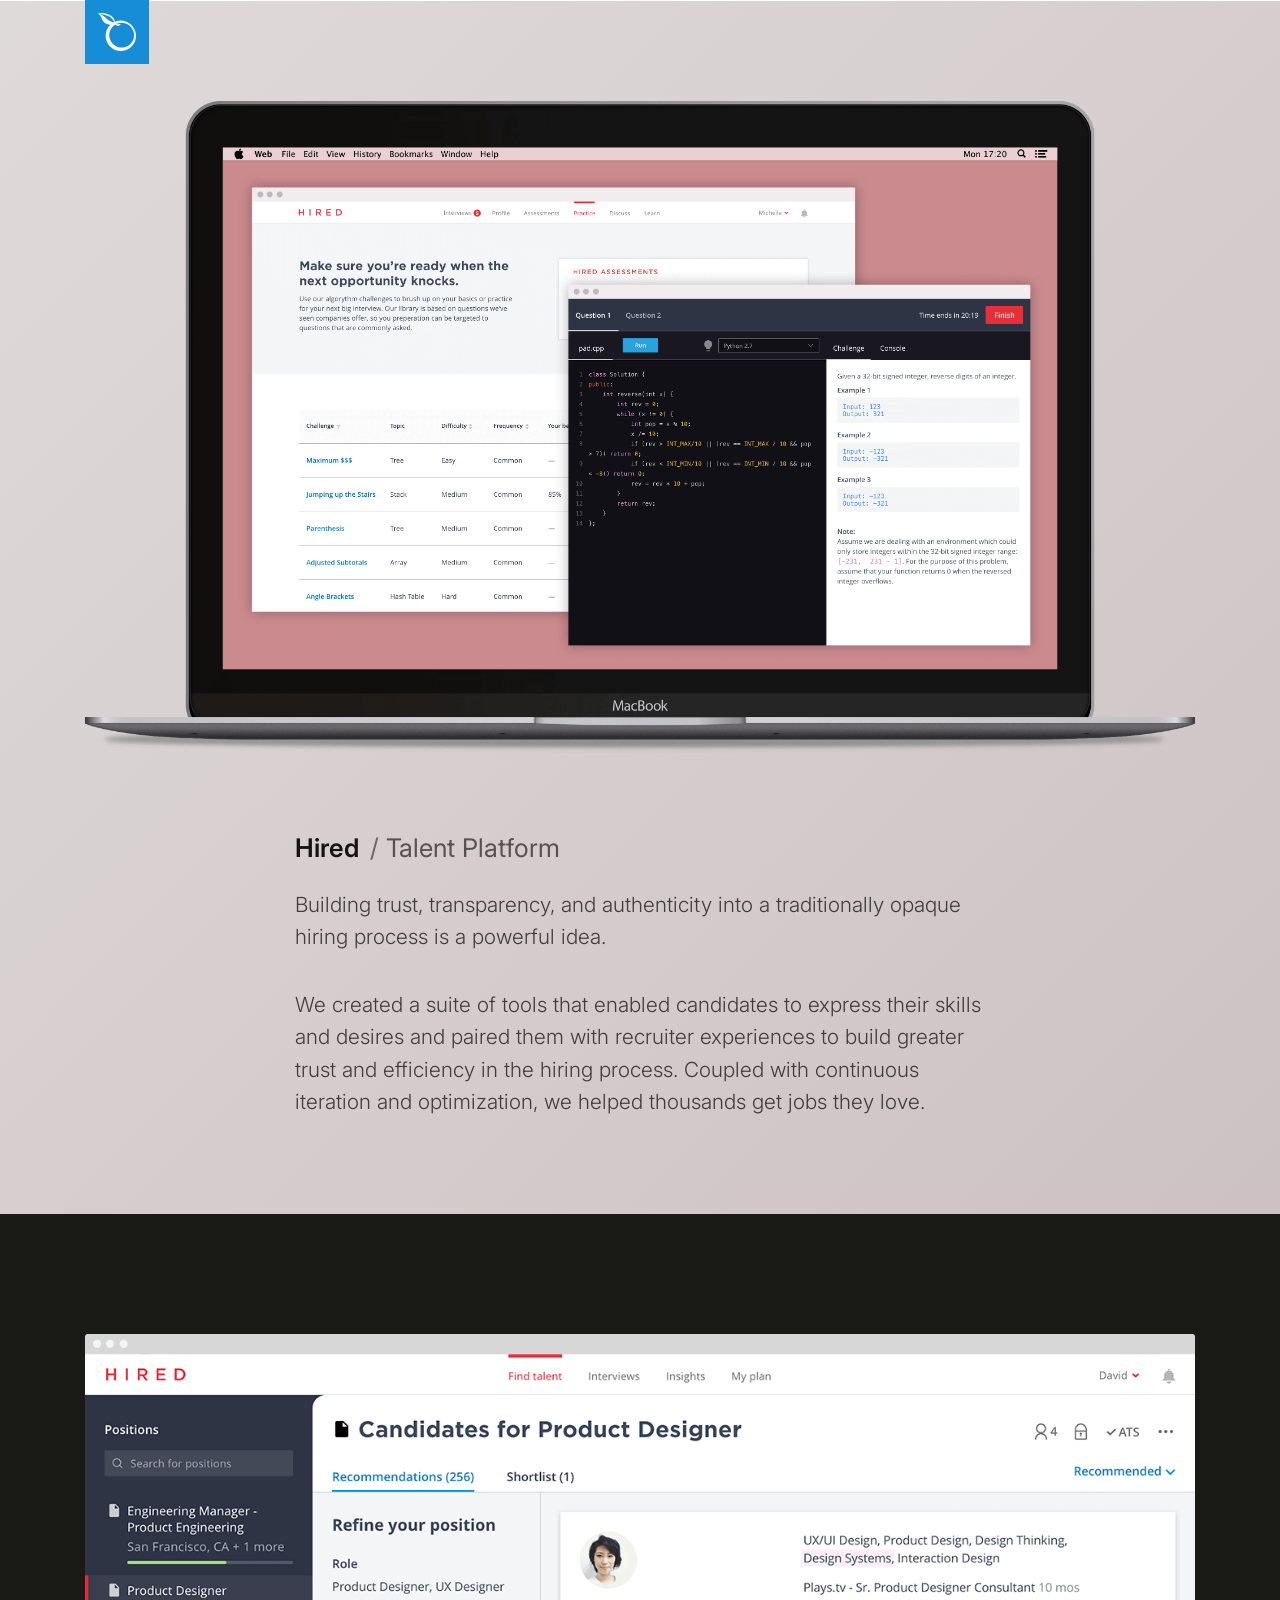
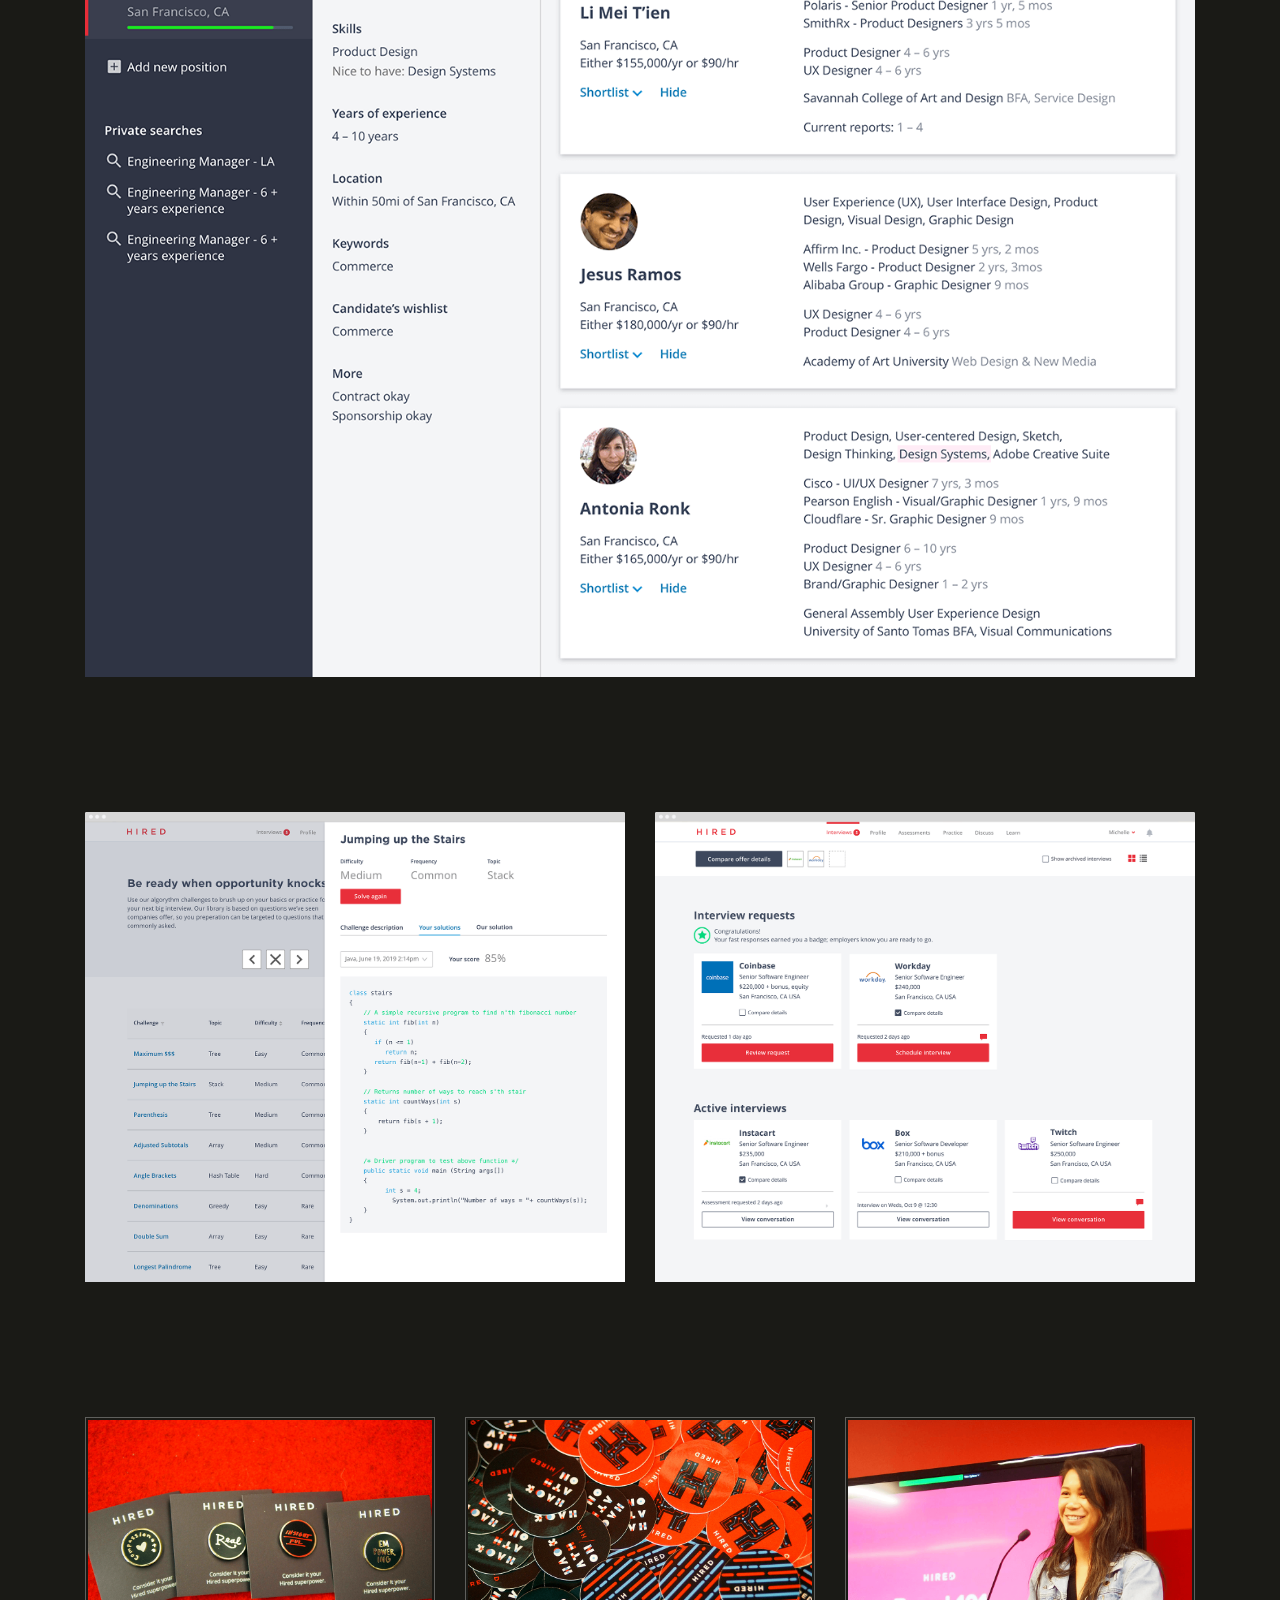
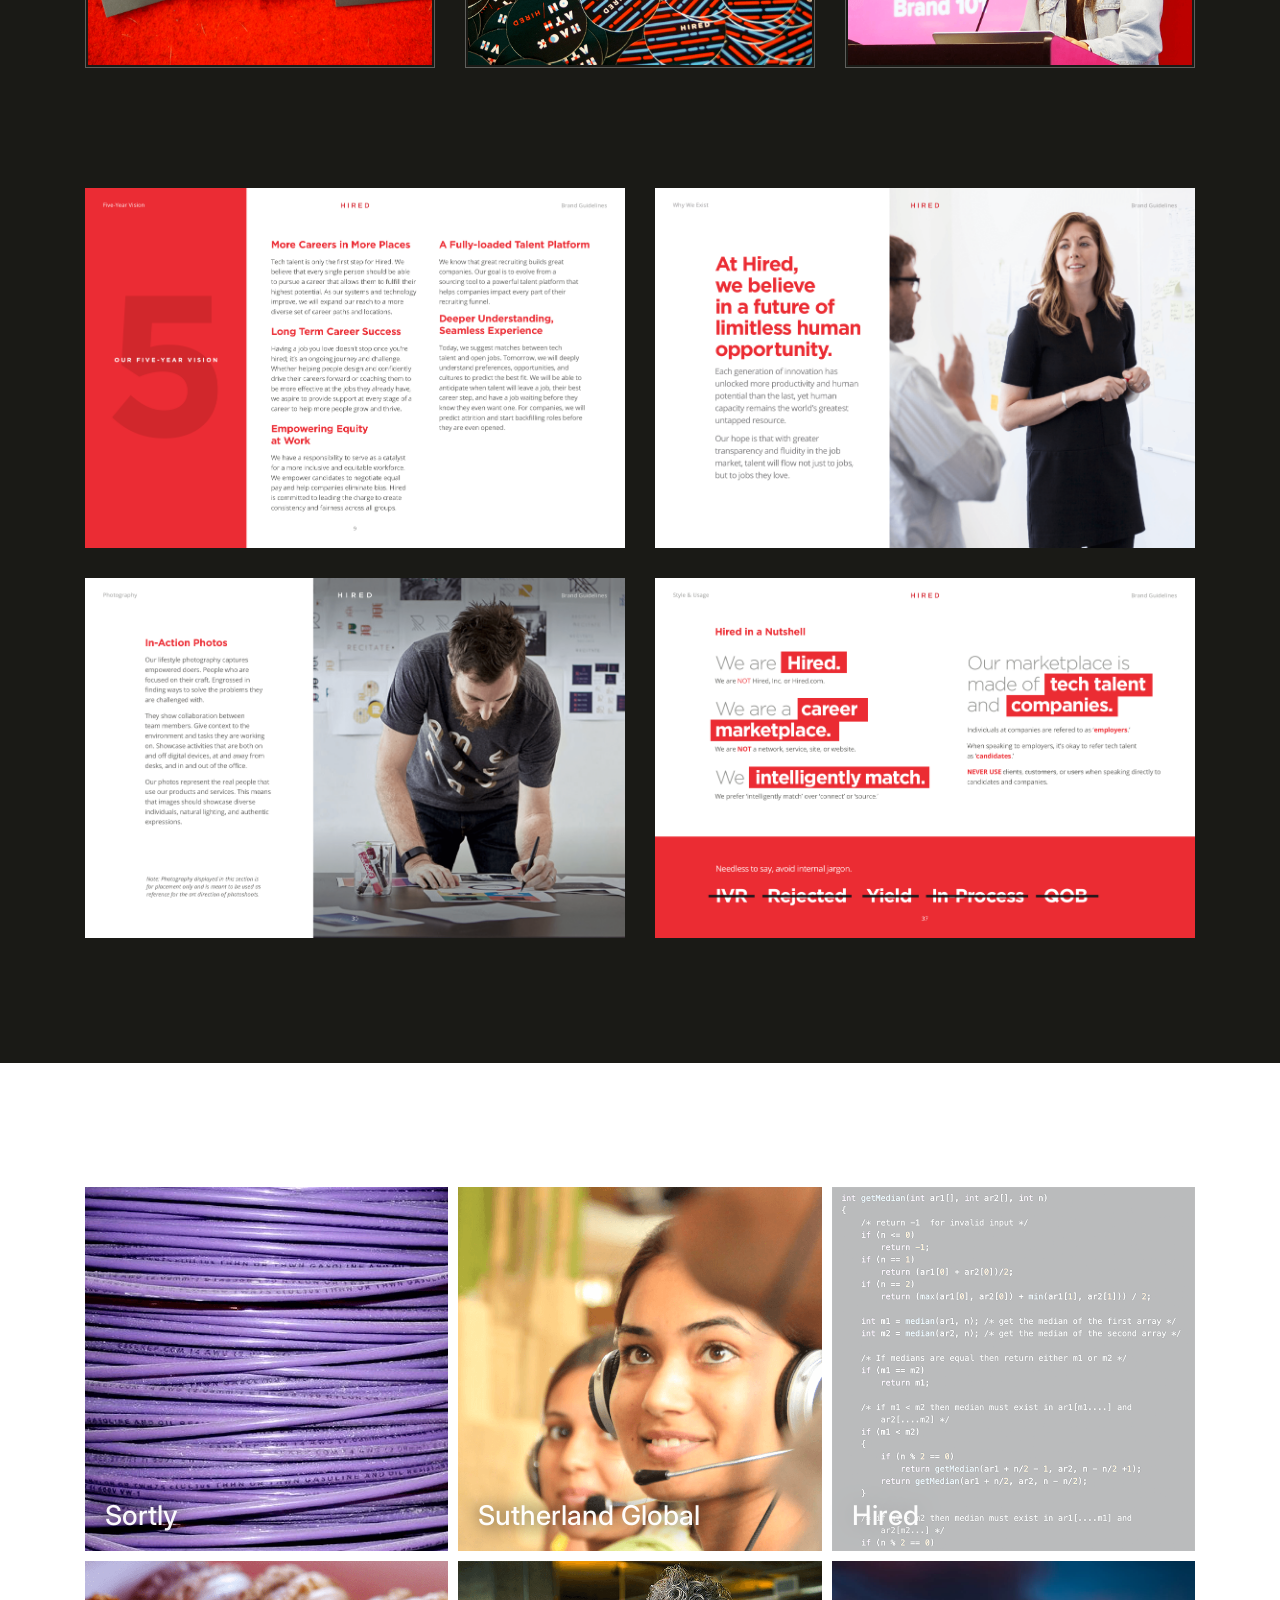
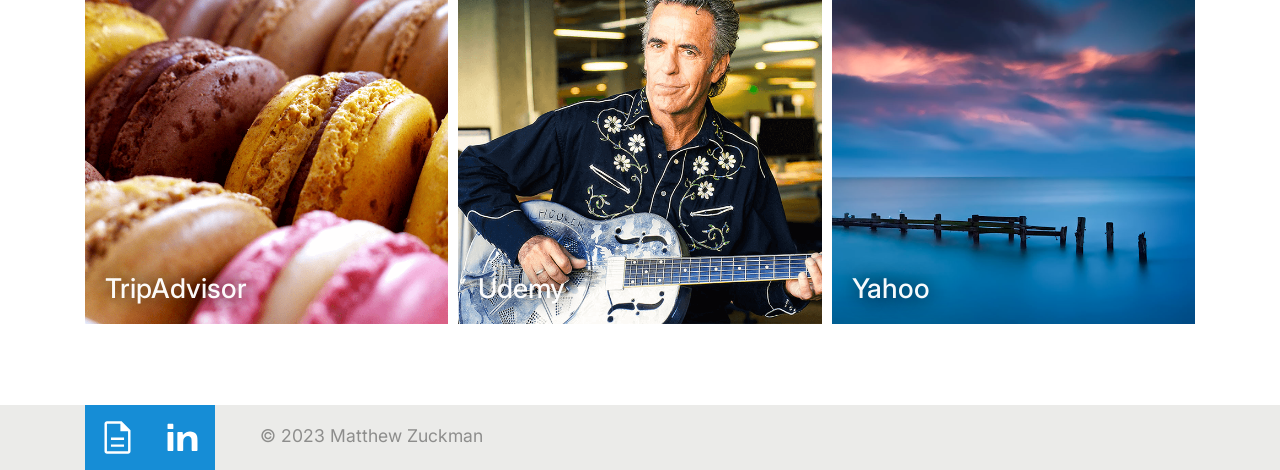
==== hired.html @ d0f937e5 "Updated the footer bar" ====
<!DOCTYPE html>
<html lang="en">
  <head>
    <meta charset="utf-8">
    <meta http-equiv="X-UA-Compatible" content="IE=edge">
    <meta name="viewport" content="width=device-width, initial-scale=1, shrink-to-fit=no">
    <title>Matthew @ blueorange</title>

    <!-- Bootstrap -->
    <link href="css/bootstrap.min.css" rel="stylesheet">
    <link href="css/base.css" rel="stylesheet">
    <link href="fonts/fonts.css" rel="stylesheet">
    <!-- HTML5 Shim and Respond.js IE8 support of HTML5 elements and media queries -->
    <!-- WARNING: Respond.js doesn't work if you view the page via file:// -->
    <!--[if lt IE 9]>
      <script src="https://oss.maxcdn.com/libs/html5shiv/3.7.0/html5shiv.js"></script>
      <script src="https://oss.maxcdn.com/libs/respond.js/1.4.2/respond.min.js"></script>
    <![endif]-->
  </head>

<body>

<div class="">
  <div class="container">
    <div class="row">
      <div class="col-xs-12 col-sm-12 col-md-12 col-lg-12">
        <span class="boxheader">
          <a href="index.html"><img alt="blue orange" src="img/mark-white.svg"></a>
        </span>
      </div>
    </div>
  </div>
</div>

<div class="container-fluid bg-hired">
	<div class="row">
		<div class="col-xs-12 col-sm-12 col-md-12 col-lg-12">

			<div class="container">
				<div class="row">
					<div class="col-xs-12">
						<img src="img/work-hired-hero.png" alt="..." class="img-fluid hero-space-small">
					</div>
				</div>
			</div>

			<div class="container">
				<div class="row">
					<div class="col-sm-1 col-md-1 col-lg-2"></div>
					<div class="col-xs-12 col-sm-10 col-md-10 col-lg-8">
						<h2 class="white-small" style="padding-bottom: 30px;">Hired <span class="divider">/</span><span class="topic"> Talent Platform</span></h2>
						<p class="white-smaller" style="padding-bottom: 10px">Building trust, transparency, and authenticity into a traditionally opaque hiring process is a powerful idea. </p>
            <p class="white-smaller">We created a suite of tools that enabled candidates to express their skills and desires and paired them with recruiter experiences to build greater trust and efficiency in the hiring process. Coupled with continuous iteration and optimization, we helped thousands get jobs they love.</p>
					</div>
					<div class="col-sm-1 col-md-1 col-lg-2"></div>
				</div>
			</div>
		</div>
	</div>
</div>

<div class="clearfix" style="margin-bottom:0px;"></div>

<div style="background-color: rgba(26,26,22,1); padding-top:10px;">
		<div style="background-color: rgba(26,26,22,1);">
			<div class="container">
				<div class="row" style="margin-top:10px; margin-bottom:35px;">
					<div class="col-xs-12 col-sm-12 col-md-12 col-lg-12"><img src="img/work-hired-a.png" alt="..." class="img-fluid hero-space-small"></div>
				</div>

				<div class="row" style="margin-top:30px; margin-bottom:35px;">
					<div class="col-xs-12 col-sm-12 col-md-6"><img src="img/work-hired-b.png" alt="..." class="img-fluid hero-space-small"></div>
					<div class="col-xs-12 col-sm-12 col-md-6"><img src="img/work-hired-c.png" alt="..." class="img-fluid hero-space-small"></div>
				</div>

				<div class="row" style="margin-top:30px; margin-bottom:35px;">
					<div class="col-xs-12 col-sm-12 col-md-4"><img src="img/work-hired-brand-e.png" alt="..." class="img-fluid hero-space-small border"></div>
					<div class="col-xs-12 col-sm-12 col-md-4"><img src="img/work-hired-brand-f.png" alt="..." class="img-fluid hero-space-small border"></div>
					<div class="col-xs-12 col-sm-12 col-md-4"><img src="img/work-hired-brand-g.png" alt="..." class="img-fluid hero-space-small border"></div>
				</div>

				<div class="row spacerb" style="margin-top:90px;">
					<div class="col-xs-12 col-sm-6 col-md-6 col-lg-6"><img src="img/work-hired-brand-d.png" alt="..." class="img-fluid ta-space-small"></div>
					<div class="col-xs-12 col-sm-6 col-md-6 col-lg-6"><img src="img/work-hired-brand-b.png" alt="..." class="img-fluid ta-space-small"></div>
					<div class="col-xs-12 col-sm-6 col-md-6 col-lg-6"><img src="img/work-hired-brand-a.png" alt="..." class="img-fluid ta-space-small"></div>
					<div class="col-xs-12 col-sm-6 col-md-6 col-lg-6"><img src="img/work-hired-brand-c.png" alt="..." class="img-fluid ta-space-small"></div>
				</div>
			</div>
		</div>
</div>

<div class="clearfix" style="margin-bottom:50px;"></div>

<div>
	<div>
		<div>
			<div id="portfoliogrid" class="container spacer">
				<div class="row">
					<div class="col-xs-12 col-sm-12 col-md-12 col-lg-12">
						<div class="row" style="margin:-5px">
							<div class="col-xs-6 col-sm-6 col-md-6 col-lg-4 nopadding"><a href="sortly.html"><figure><img src="img/tile-sortly3.png" alt="..." class="img-fluid grow"><figcaption class="caption">Sortly</figcaption></figure></a></div>
             				<div class="col-xs-6 col-sm-6 col-md-6 col-lg-4 nopadding"><a href="sgs.html"><figure><img src="img/tile-sgs.png" alt="..." class="img-fluid grow"><figcaption class="caption">Sutherland Global</figcaption></figure></a></div>
            				<div class="col-xs-6 col-sm-6 col-md-6 col-lg-4 nopadding"><a href="hired.html"><figure class="on"><img src="img/tile-code.png" alt="..." class="img-fluid grow"><figcaption class="caption">Hired</figcaption></figure></a></div>
							<div class="col-xs-6 col-sm-6 col-md-6 col-lg-4 nopadding"><a href="tripadvisor.html"><figure><img src="img/tile-tripadvisor.png" alt="..." class="img-fluid grow"><figcaption class="caption">TripAdvisor</figcaption></figure></a></div>
							<div class="col-xs-6 col-sm-6 col-md-6 col-lg-4 nopadding"><a href="udemy.html"><figure><img src="img/tile-udemy.png" alt="..." class="img-fluid grow"><figcaption class="caption">Udemy</figcaption></figure></a></div>
							<div class="col-xs-6 col-sm-6 col-md-6 col-lg-4 nopadding"><a href="yahoo-communications.html"><figure><img src="img/tile-communications.png" alt="..." class="img-fluid grow"><figcaption class="caption">Yahoo</figcaption></figure></a></div>
						</div>
					</div>
				</div>
			</div>
		</div>
	</div>
</div>

<div class="clearfix" style="padding-bottom:10px;"></div>

<footer class="footer">
	<div class="container">
		<div class="row">
			<div class="col-xs-12 col-sm-12 col-md-10 col-lg-8">
				<ul class="list-inline">
					<li class="list-inline-item"><span class="footerblock"><a href="mzuckman-resume.pdf" target="_blank" rel="noopener noreferrer"><img alt="blue orange" src="img/mark-resume.svg"></a></span></li>
					<li class="list-inline-item"><span class="footerblock"><a href="https://www.linkedin.com/in/mzuckman" target="_blank" rel="noopener noreferrer"><img alt="blue orange" src="img/mark-li.svg"></a></span></li>
					<li class="list-inline-item" style="width: auto; margin-left: 35px;">&copy; 2023   Matthew Zuckman</li>
        </ul>
			</div>
		</div>
	</div>
</footer>

    <script>
  (function(i,s,o,g,r,a,m){i['GoogleAnalyticsObject']=r;i[r]=i[r]||function(){
  (i[r].q=i[r].q||[]).push(arguments)},i[r].l=1*new Date();a=s.createElement(o),
  m=s.getElementsByTagName(o)[0];a.async=1;a.src=g;m.parentNode.insertBefore(a,m)
  })(window,document,'script','//www.google-analytics.com/analytics.js','ga');

  ga('create', 'UA-5024058-5', 'blueorange.com');
  ga('send', 'pageview');
	</script>

  <!-- Google tag (gtag.js) -->
<script async src="https://www.googletagmanager.com/gtag/js?id=G-4ZLMVN0MZH"></script>
<script>
  window.dataLayer = window.dataLayer || [];
  function gtag(){dataLayer.push(arguments);}
  gtag('js', new Date());
  gtag('config', 'G-4ZLMVN0MZH');
</script>

    <!-- jQuery (necessary for Bootstrap's JavaScript plugins) -->
    <script src="https://ajax.googleapis.com/ajax/libs/jquery/1.11.0/jquery.min.js"></script>
    <!-- Include all compiled plugins (below), or include individual files as needed -->
    <script src="js/bootstrap.min.js"></script>
</body>
</html>
---- css/base.css ----
/* @import url(https://fonts.googleapis.com/css?family=Nixie+One); */
/* @import url(https://fonts.googleapis.com/css?family=Libre+Baskerville); */
/* @import url('https://fonts.googleapis.com/css?family=Montserrat:400,500,600&display=swap'); */
/* @import url('https://fonts.googleapis.com/css2?family=Nunito+Sans:wght@300;400;600;700;800&display=swap'); */
@import url('https://fonts.googleapis.com/css2?family=Inter:wght@200;300;400;500;600;700;800;900&display=swap');
@import url('https://fonts.googleapis.com/css2?family=Lora:wght@400;500;600&display=swap');
/* @import url('https://fonts.googleapis.com/css2?family=IBM+Plex+Sans:wght@100;200;300;400;500;600;700&display=swap'); */
/* @import url('https://fonts.googleapis.com/css2?family=Gothic+A1:wght@200;300;400;500;600;700;800;900&display=swap'); */
/* @import url('https://fonts.googleapis.com/css?family=Lato:300,400,700,900&display=swap'); */




body {
	background-color: rgba(255,255,255,1);
	font-family: 'Inter', sans-serif;
	}

html, body {height:100%; }

a:hover {
	text-decoration: none;
	}

a:link, a:visited {
	text-decoration: none;
	color: rgba(0, 0, 0, 0.6);
	}

/* This sets the diagonal line for the background */
.hero {
	background: rgba(246,246,244,1);
	background: linear-gradient(135deg, rgba(246,246,244,1) 0%, rgba(200,200,196,1) 100%);
	margin-top: 0px;
	}

	@media (min-width: 48em) {
	.hero {
	background: rgba(246,246,244,1);
	background: linear-gradient(135deg, rgba(246,246,244,1) 0%, rgba(200,200,196,1) 100%);
	margin-top: 0px;}
	}

.hero-small {
	margin-top:0px;
	background-repeat: no-repeat;
	min-height: 350px;
	height: 100%;}

	@media (min-width: 48em) {
	.hero-small {
	margin-top:0px;
	background-repeat: no-repeat;
	min-height: 450px;
	height: 100%;}
	}

.hero-xsmall{
	background: #00aeef url(../angle-big.svg);
	background-position: bottom left;
	background-size: 8000px;
	margin-top:0px;
	background-repeat: no-repeat;
	min-height: 300px;
	height: 20%;}

	@media (min-width: 48em) {
	.hero-xsmall {
	background: #00aeef url(../angle-big.svg);
	background-position: bottom left;
	background-size: 8000px;
	margin-top:0px;
	background-repeat: no-repeat;
	min-height: 350px;
	height: 30%;}
	}

	@media (min-width: 68em) {
	.hero-xsmall {
	background: #00aeef url(../angle-big.svg);
	background-position: bottom left;
	background-size: 8000px;
	margin-top:0px;
	background-repeat: no-repeat;
	min-height: 450px;
	height: 40%;}
	}


.hero-space {
	padding-top:20%;}

	@media (min-width: 34em) {
	.hero-space {
	padding-top:20%;}
	}

.hero-space-small {
	margin-top:50px;}

	@media (min-width: 34em) {
	.hero-space-small {
	margin-top:100px;}
	}

.ta-space-small {
		margin-top:20px;}

		@media (min-width: 34em) {
		.ta-space-small {
		margin-top:30px;}
		}

.index-fix {
	margin-bottom: 0px;
 }

 @media (min-width: 34em) {
 .index-fix {
 margin-top: -20px;}
 }

/* Background tints*/

.bg-grey {
	background: rgba(246,246,244,1);
	background: linear-gradient(135deg, rgba(246,246,244,1) 0%, rgba(200,200,196,1) 100%);
	}

.bg-tripadvisor {
	background: rgba(228,214,202,1);
	background: linear-gradient(135deg, rgba(228,214,202,1) 0%, rgba(228,205,180,1) 100%);
	background: rgba(220,214,202,1);
	background: linear-gradient(135deg, rgba(220,214,202,1) 0%, rgba(220,205,190,1) 100%);
	}

.bg-udemy {
	background: rgba(225,228,226,1);
	background: linear-gradient(135deg, rgba(225,228,226,1) 0%, rgba(205,210,207,1) 100%);
	}

.bg-communications {
	background: rgba(221,218,222,1);
	background: linear-gradient(135deg, rgba(221,218,222,1) 0%, rgba(200,198,208,1) 100%);
	}

.bg-autos {
	background: rgba(244,244,246,1);
	background: linear-gradient(135deg, rgba(244,244,246,1) 0%, rgba(200,200,204,1) 100%);
	}

.bg-marketing {
	background: rgb(208,212,217);
	background: linear-gradient(135deg, rgba(230,232,235,1) 0%, rgba(215,226,236,1) 100%);
	}

.bg-hired {
	background: rgba(223, 218, 218,);
	background: linear-gradient(135deg, rgba(223, 218, 218,1) 0%, rgba(205,194,195,1) 100%);
	}

.bg-sortly {
	background: rgba(233, 218, 218,);
	background: linear-gradient(135deg, rgba(233, 218, 218,1) 0%, rgba(215,194,195,1) 100%);
	}
	
.bg-sgs {
	background: rgba(211,223,236,);
	background: linear-gradient(135deg, rgba(211,222,233,1) 0%, rgba(203,214,224,1) 100%);
	}


/* */

h1 {
	margin-left: -5px;
	font-family: 'Lora', serif;
	font-weight: 400;
	font-style: normal;
	font-size: 5em;
	letter-spacing: -2px;
	color: rgba(0, 0, 0, 0.8);}

	@media (max-width: 34em) {
	h1 {
	font-size: 4em;}
	}

h2 {
	font-weight: 600;
	font-style: normal;
	font-size: 1.6em;
	line-height: 1.6em;
	color: rgba(0, 0, 0, 0.9);}

	@media (max-width: 34em) {
	h2 {
	font-size: 1.1em;
	line-height: 1.3em;
	}
	}

p {
	font-family: 'Inter', serif;
	font-weight: 300;
	font-size: 1.3em;
	line-height: 1.55em;
	color: rgba(0, 0, 0, 0.7);}

	@media (max-width: 34em) {
	p {
	font-size: 1.1em;}
	}

.topic {
	font-family: 'Inter', serif;
	font-weight: 400;
	line-height: 1.55em;
	color: rgba(0, 0, 0, 0.6);}

.divider {
	font-family: 'Inter', serif;
	font-weight: 400;
	padding-left: 5px;
	color: rgba(0, 0, 0, 0.5);}

.border {
	border: 1px solid rgba(255,255,255,.3);
	padding:2px;
	}

.spacer {
	margin-top:140px;
	}

	@media (max-width: 34em) {
	.spacer {
	margin-top:90px;}
	}


.spacerb {
	margin-bottom:125px;
	}

	@media (max-width: 34em) {
	.spacerb {
	margin-bottom:80px;}
	}

.icon-font {
	font-size: .8em;
	}

.white {
	/* background-color: #fff; */
	padding: 20px;
	padding-top: 15px;
	margin-top: 40px;
	}

.white-small {
	/* background-color: #fff; */
	padding: 20px;
	padding-top: 15px;
	margin-top: 60px;
	margin-bottom: -30px;
	}

	@media (max-width: 34em) {
	.white-small {
	margin-top: 40px;}
	}


.white-smaller {
	/* background-color: #fff; */
	padding: 20px;
	padding-top: 10px;
	margin-top: 10px;
	padding-bottom: 80px;
	}


.spacer50 {
	margin-top: 50px;
	}

/* Begin the styles for the portfolio links */
.nopadding {
	margin: 0px;
	padding: 5px;
	margin-top: -16px;
	text-shadow: 0px 0px 25px rgba(100, 100, 100, 1);
	}

.caption {
	pointer-events: none;
	position:absolute;
	bottom: 35px;
	left: 0px;
	padding: 16px 10px 6px 20px;
	/* background-color: #001117; */
	width: 100%;
	margin-right: 120px;
	border-right: 5px solid #fff;
	border-left: 5px solid #fff;
	font-family: 'Inter', serif;
	font-weight: 500;
	font-size: 1.3em;
	line-height:1.1em;
	color: rgba(255, 255, 255, 1);
	opacity: .97;
	text-shadow: 0px 0px 20px #000;
	}

	@media (min-width: 34em) {
	.caption {
	font-size: 1.7em;}
	}

@media (max-width: 24em) {
	figcaption {
	display: none;}
	}

figure {
	overflow:hidden;
	}

.on{
	opacity:.35;
	}

.grow {
	-ms-transition: all .2s ease-in-out;
	-webkit-transition: all .2s ease-in-out;
	transition: all .2s ease-in-out;
	}

.grow:hover {
	-ms-transform: scale(1.1);
	-webkit-transform: scale(1.1);
	transform: scale(1.1);
	}

/* End the styles for the portfolio links */

.header {
	background-color: #fff;
	height: 40px;
	}

.boxheader {
	z-index: 20;
	-webkit-transition: background-color .3s;
	-moz-transition:    background-color .3s;
	-ms-transition:     background-color .3s;
	-o-transition:      background-color .3s;
	transition:         background-color .3s;
	background-color: #168dd6;
	width: 6%;
	max-width: 64px;
	min-width: 44px;
	position: fixed;
	display: block;
	}

	@media (max-width: 34em) {
	.boxheader {
	left: 15px;
	}
	}

.boxheader:hover {
		background-color: #1378b6;
		}

.boxheader img{
	width: 60%;
	margin: 20%;
	}

.staple {
	height: 1px;
	width: 50px;
	background-color: rgba(0, 0, 0, 0.2);
	margin-bottom: 30px;
	}

footer {
	margin-top:50px;
	margin-bottom: -20px;
	height: 65px;
 	width: 100%;
 	background-color: rgba(235,235,233,1);
	}

footer ul {
  font-size: 1.1em;
	line-height: 2em;
	color: rgba(0, 0, 0, 0.4);
	}

footer li {
	width: 65px;
	padding: 0xp;
	margin-top: -10px;
}

.footerblock {
	-webkit-transition: background-color .3s;
	-moz-transition:    background-color .3s;
	-ms-transition:     background-color .3s;
	-o-transition:      background-color .3s;
	transition:         background-color .3s;
	background-color: #168dd6;
	display:block;
	width: 65px;
	height: 65px;
}

.footerblock:hover {
	background-color: #1378b6;
	}

.footerblock img{
width: 60%;
margin: 20%;
}

a:link, a:visited {
	text-decoration: none;
	-webkit-transition: color .3s;
	-moz-transition:    color .3s;
	-ms-transition:     color .3s;
	-o-transition:      color .3s;
	transition:         color .3s;
	color: rgba(0, 0, 0, 0.6);
	}

	a:hover {
		text-decoration: none;
		color: rgba(0, 0, 0, 0.9);
	}

footer .list-inline {
	margin-bottom: -20px;
	}

footer .list-inline-item {
	padding-right: 0px;
	padding-top: 10px;
	}

footer .list-inline-item:not(:first-of-type) {
	padding-left: 0px;
	margin-left: -10px;
	}
---- fonts/fonts.css ----
/* Generated by Font Squirrel (http://www.fontsquirrel.com) on April 12, 2014 */



/*
@font-face {
    font-family: 'texgyreadventorregular';
    src: url('texgyreadventor-regular-webfont.eot');
    src: url('texgyreadventor-regular-webfont.eot?#iefix') format('embedded-opentype'),
         url('texgyreadventor-regular-webfont.woff') format('woff'),
         url('texgyreadventor-regular-webfont.ttf') format('truetype'),
         url('texgyreadventor-regular-webfont.svg#texgyreadventorregular') format('svg');
    font-weight: normal;
    font-style: normal;

}



@font-face {
    font-family: 'texgyreadventorbold';
    src: url('texgyreadventor-bold-webfont.eot');
    src: url('texgyreadventor-bold-webfont.eot?#iefix') format('embedded-opentype'),
         url('texgyreadventor-bold-webfont.woff') format('woff'),
         url('texgyreadventor-bold-webfont.ttf') format('truetype'),
         url('texgyreadventor-bold-webfont.svg#texgyreadventorbold') format('svg');
    font-weight: normal;
    font-style: normal;

}



@font-face {
    font-family: 'texgyreadventoritalic';
    src: url('texgyreadventor-italic-webfont.eot');
    src: url('texgyreadventor-italic-webfont.eot?#iefix') format('embedded-opentype'),
         url('texgyreadventor-italic-webfont.woff') format('woff'),
         url('texgyreadventor-italic-webfont.ttf') format('truetype'),
         url('texgyreadventor-italic-webfont.svg#texgyreadventoritalic') format('svg');
    font-weight: normal;
    font-style: normal;

}
 */

@font-face {
	font-family: 'icomoon';
	src:url('icomoon.eot?-ho1kfn');
	src:url('icomoon.eot?#iefix-ho1kfn') format('embedded-opentype'),
		url('icomoon.woff?-ho1kfn') format('woff'),
		url('icomoon.ttf?-ho1kfn') format('truetype'),
		url('icomoon.svg?-ho1kfn#icomoon') format('svg');
	font-weight: normal;
	font-style: normal;
}

[class^="icon-"], [class*=" icon-"] {
	font-family: 'icomoon';
	speak: none;
	font-style: normal;
	font-weight: normal;
	font-variant: normal;
	text-transform: none;
	line-height: 1;

	/* Better Font Rendering =========== */
	-webkit-font-smoothing: antialiased;
	-moz-osx-font-smoothing: grayscale;
}
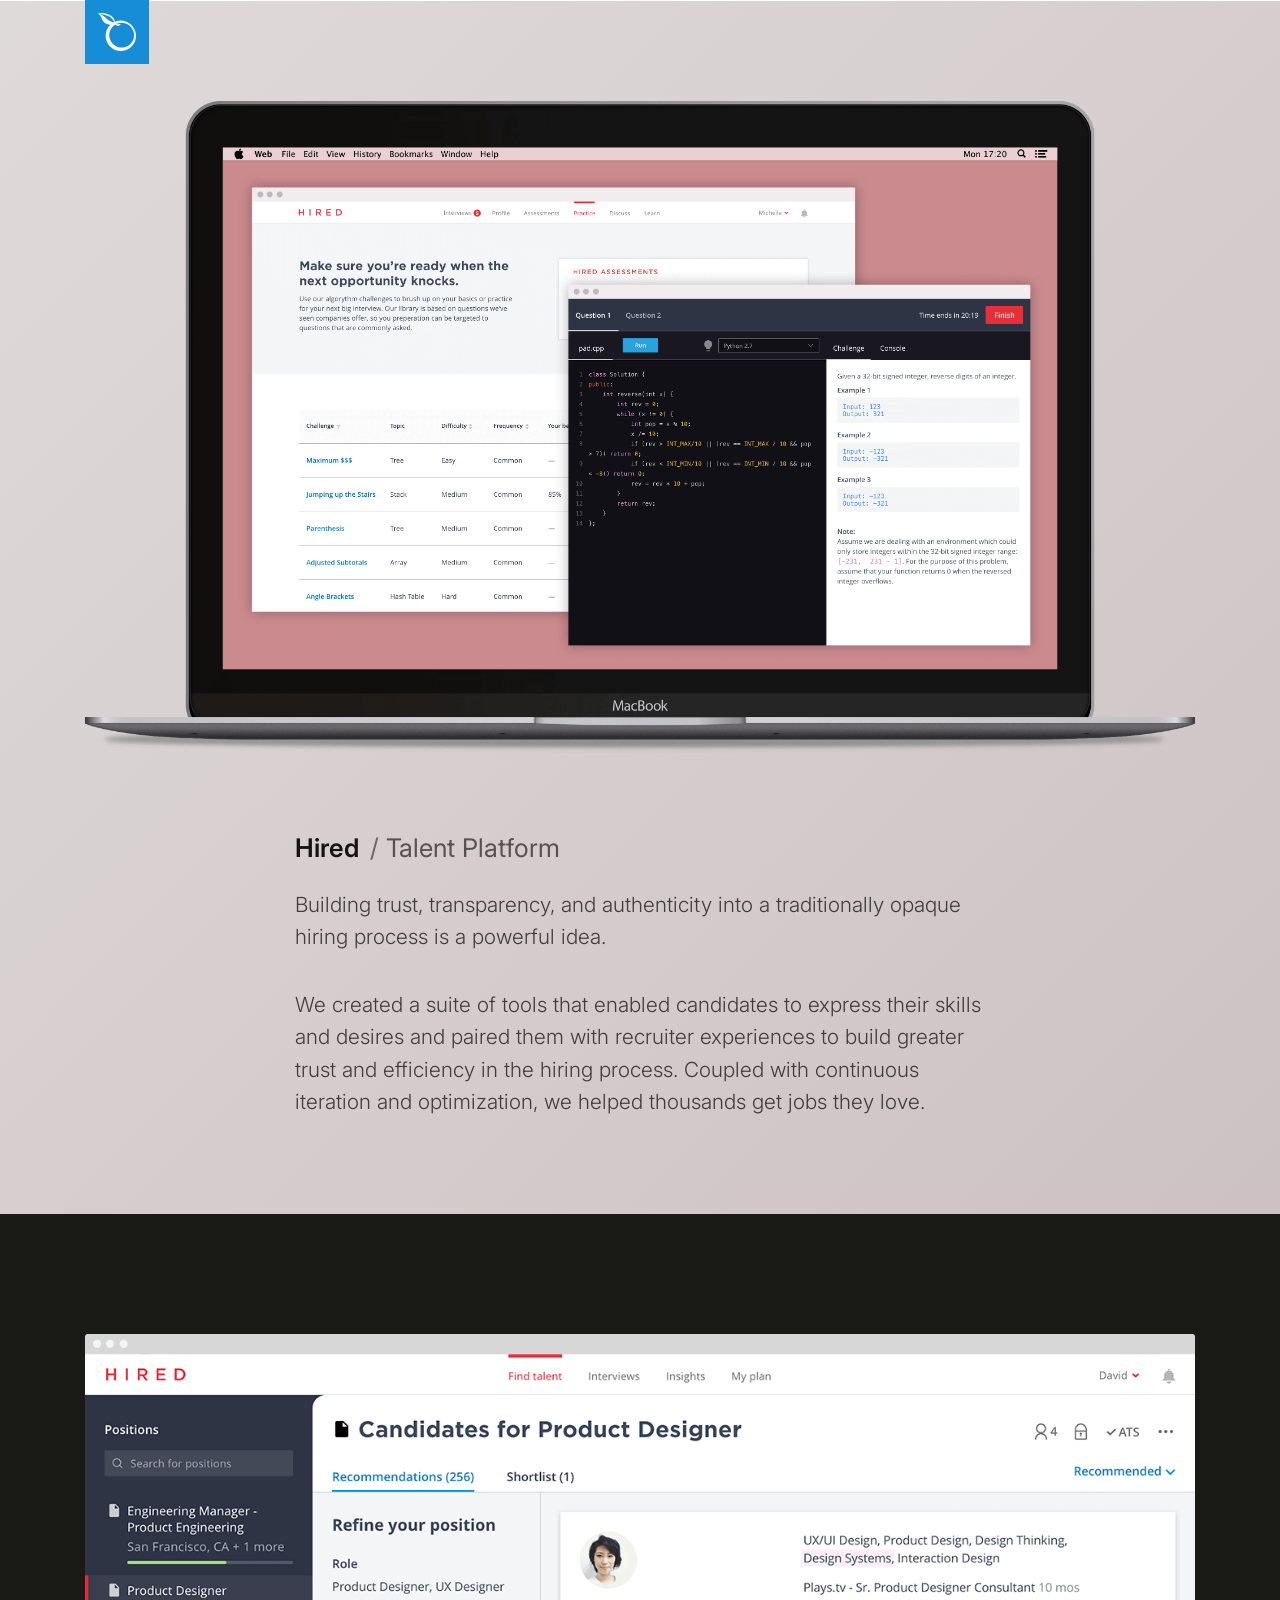
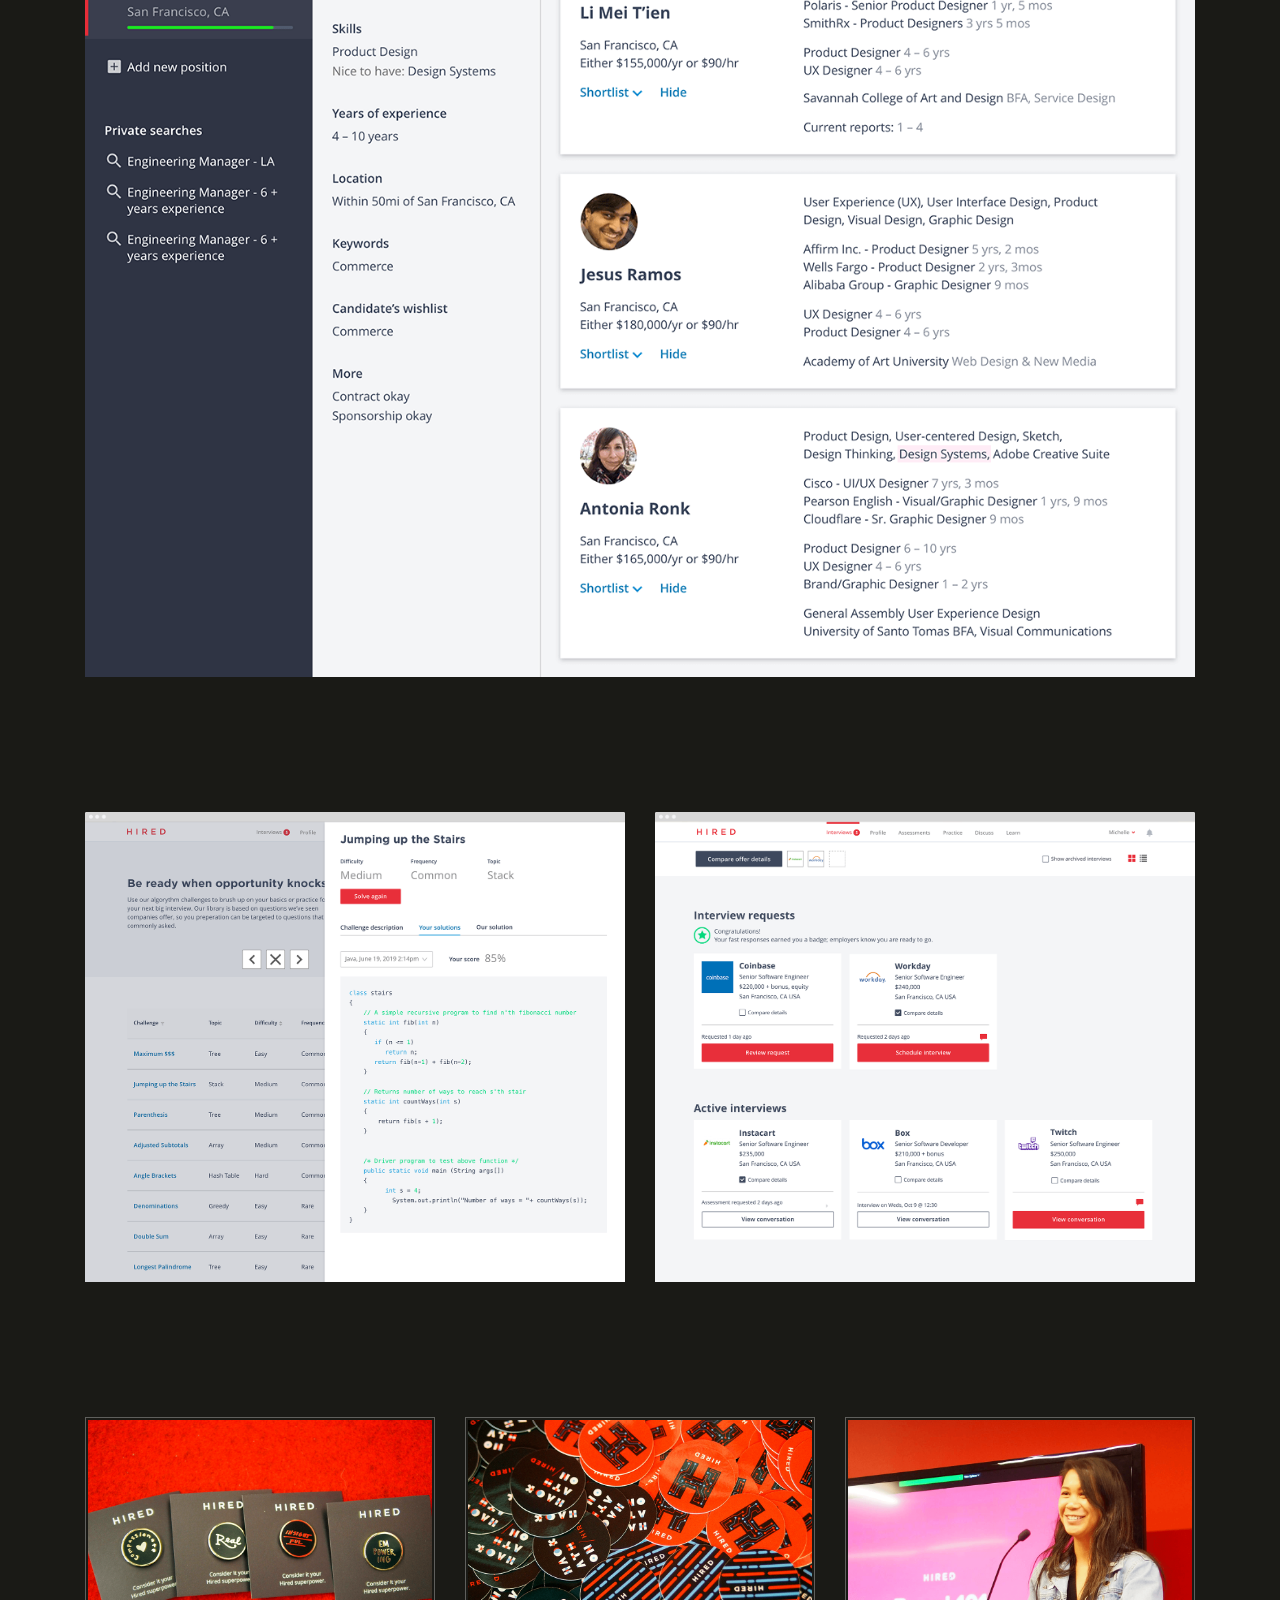
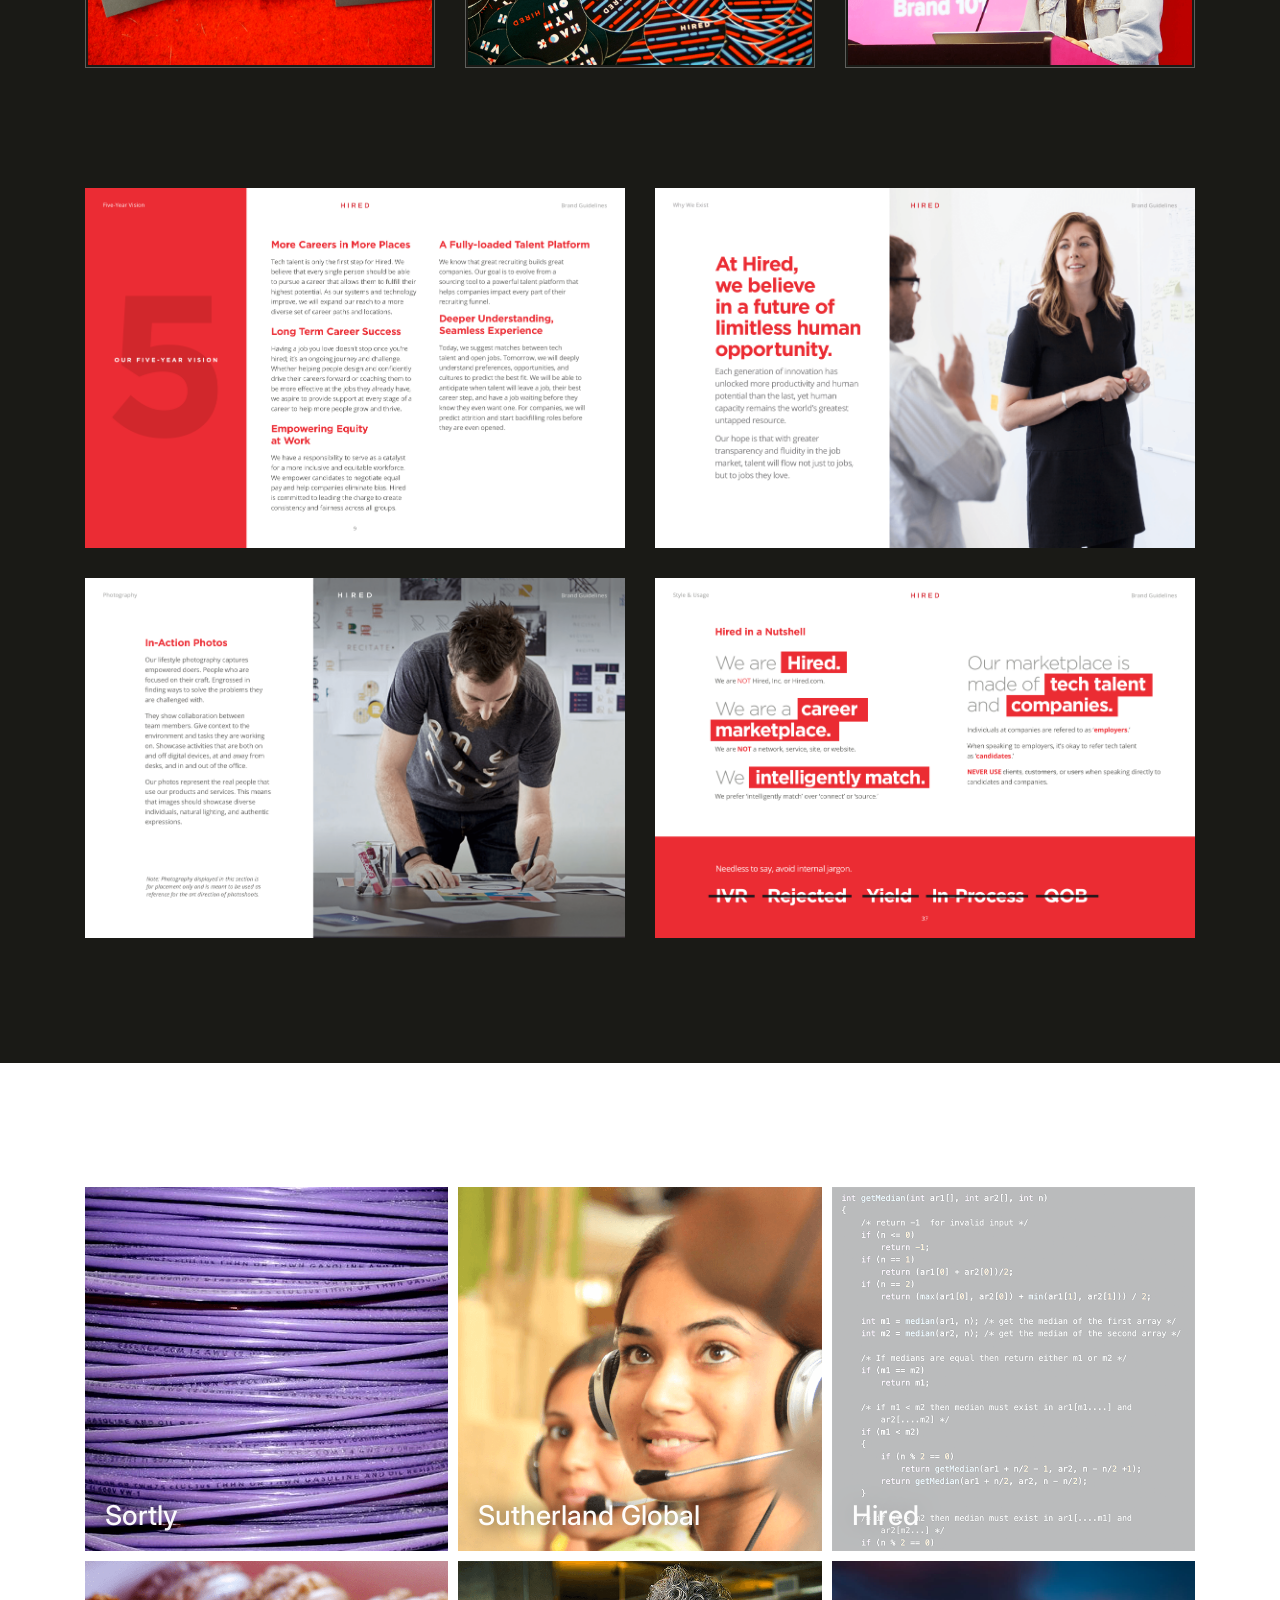
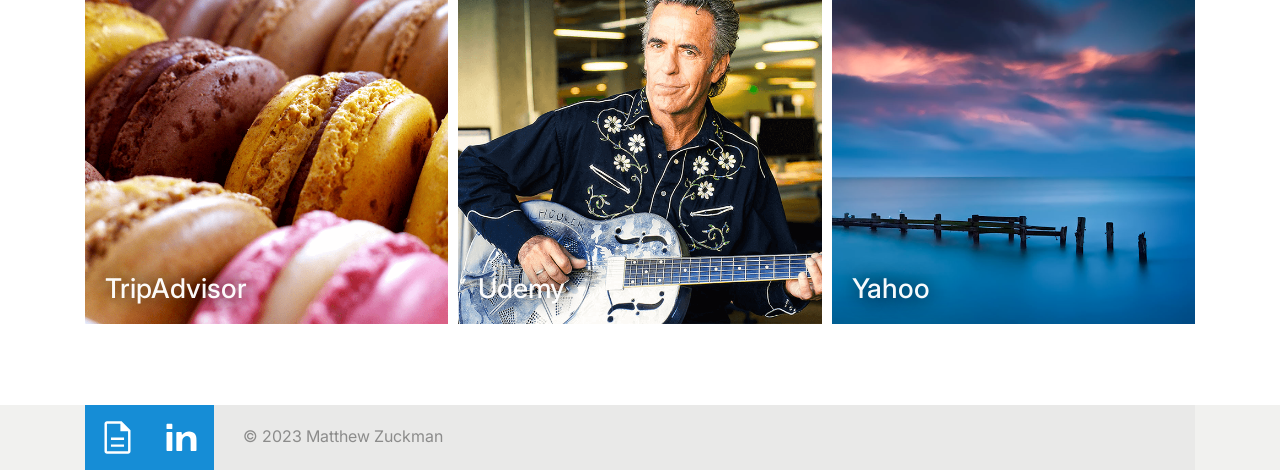
==== commit 8b056fe9: "Fixing some footer bugs, changed the bg color" ====
--- a/hired.html
+++ b/hired.html
@@ -117,16 +117,17 @@
 <footer class="footer">
 	<div class="container">
 		<div class="row">
-			<div class="col-xs-12 col-sm-12 col-md-10 col-lg-8">
-				<ul class="list-inline">
+			<div class="col-xs-12 col-sm-12 col-md-12 col-lg-12">
+				<ul class="list-inline" style="background-color: rgb(0,0,0,.03);">
 					<li class="list-inline-item"><span class="footerblock"><a href="mzuckman-resume.pdf" target="_blank" rel="noopener noreferrer"><img alt="blue orange" src="img/mark-resume.svg"></a></span></li>
 					<li class="list-inline-item"><span class="footerblock"><a href="https://www.linkedin.com/in/mzuckman" target="_blank" rel="noopener noreferrer"><img alt="blue orange" src="img/mark-li.svg"></a></span></li>
-					<li class="list-inline-item" style="width: auto; margin-left: 35px;">&copy; 2023   Matthew Zuckman</li>
-        </ul>
+					<li class="list-inline-item copyright"><span class="float">&copy; 2023 Matthew Zuckman</span></li>
+    		   	</ul>
 			</div>
 		</div>
 	</div>
 </footer>
+
 
     <script>
   (function(i,s,o,g,r,a,m){i['GoogleAnalyticsObject']=r;i[r]=i[r]||function(){
--- a/css/base.css
+++ b/css/base.css
@@ -393,13 +393,26 @@
 	margin-bottom: -20px;
 	height: 65px;
  	width: 100%;
- 	background-color: rgba(235,235,233,1);
+ 	background-color: rgba(235,235,233,.7);
+	}
+
+@media (max-width: 34em) {
+	.footer {
+		height: 45px;
+	}
 	}
 
 footer ul {
-  font-size: 1.1em;
-	line-height: 2em;
+	font-size: 1em;
+	line-height: 1em;
 	color: rgba(0, 0, 0, 0.4);
+	}
+	
+@media (max-width: 34em) {
+	.footerblock {
+		width: 45px;
+		height: 45px;
+	}
 	}
 
 footer li {
@@ -420,6 +433,13 @@
 	height: 65px;
 }
 
+@media (max-width: 34em) {
+	.footerblock {
+		width: 45px;
+		height: 45px;
+	}
+	}
+
 .footerblock:hover {
 	background-color: #1378b6;
 	}
@@ -444,16 +464,48 @@
 		color: rgba(0, 0, 0, 0.9);
 	}
 
-footer .list-inline {
+.footer .list-inline {
 	margin-bottom: -20px;
 	}
 
-footer .list-inline-item {
+.footer .list-inline-item {
 	padding-right: 0px;
 	padding-top: 10px;
 	}
 
-footer .list-inline-item:not(:first-of-type) {
+.footer .list-inline-item:not(:first-of-type) {
 	padding-left: 0px;
 	margin-left: -10px;
 	}
+
+@media (max-width: 34em) {
+	.footer .list-inline-item:not(:first-of-type) {
+		padding-left: 0px;
+		margin-left: -30px;
+	}
+	}
+
+.copyright {
+	font-size: 1em;
+	line-height: 1em;
+	color: rgba(0, 0, 0, 0.4);
+	width: auto; 
+	}
+
+@media (max-width: 34em) {
+	.copyright {
+	color: rgba(0, 0, 0, 0.4);
+	width: auto; 
+	margin-left: 20px;
+	}
+	}
+
+.float {
+	margin-left: 30px;
+	}
+
+@media (max-width: 34em) {
+	.float {
+	margin-left: 20px;
+	}
+	}
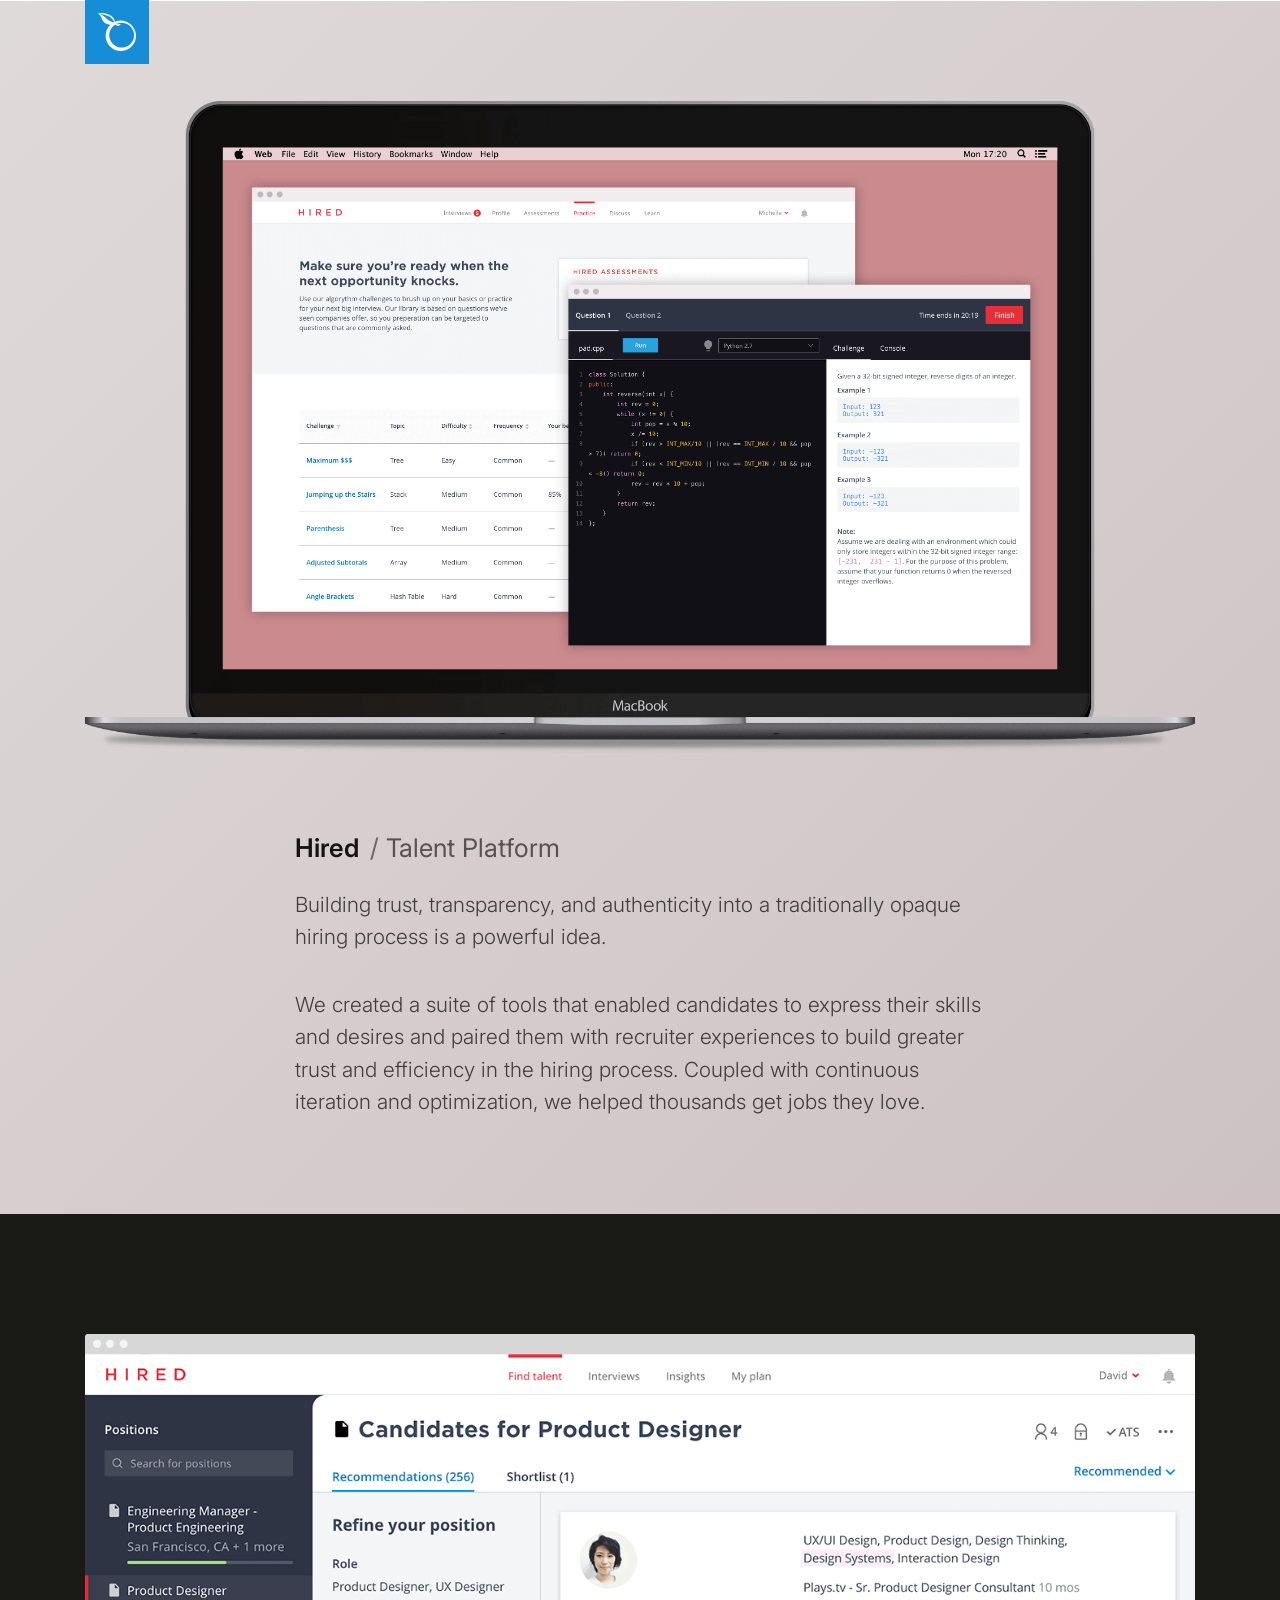
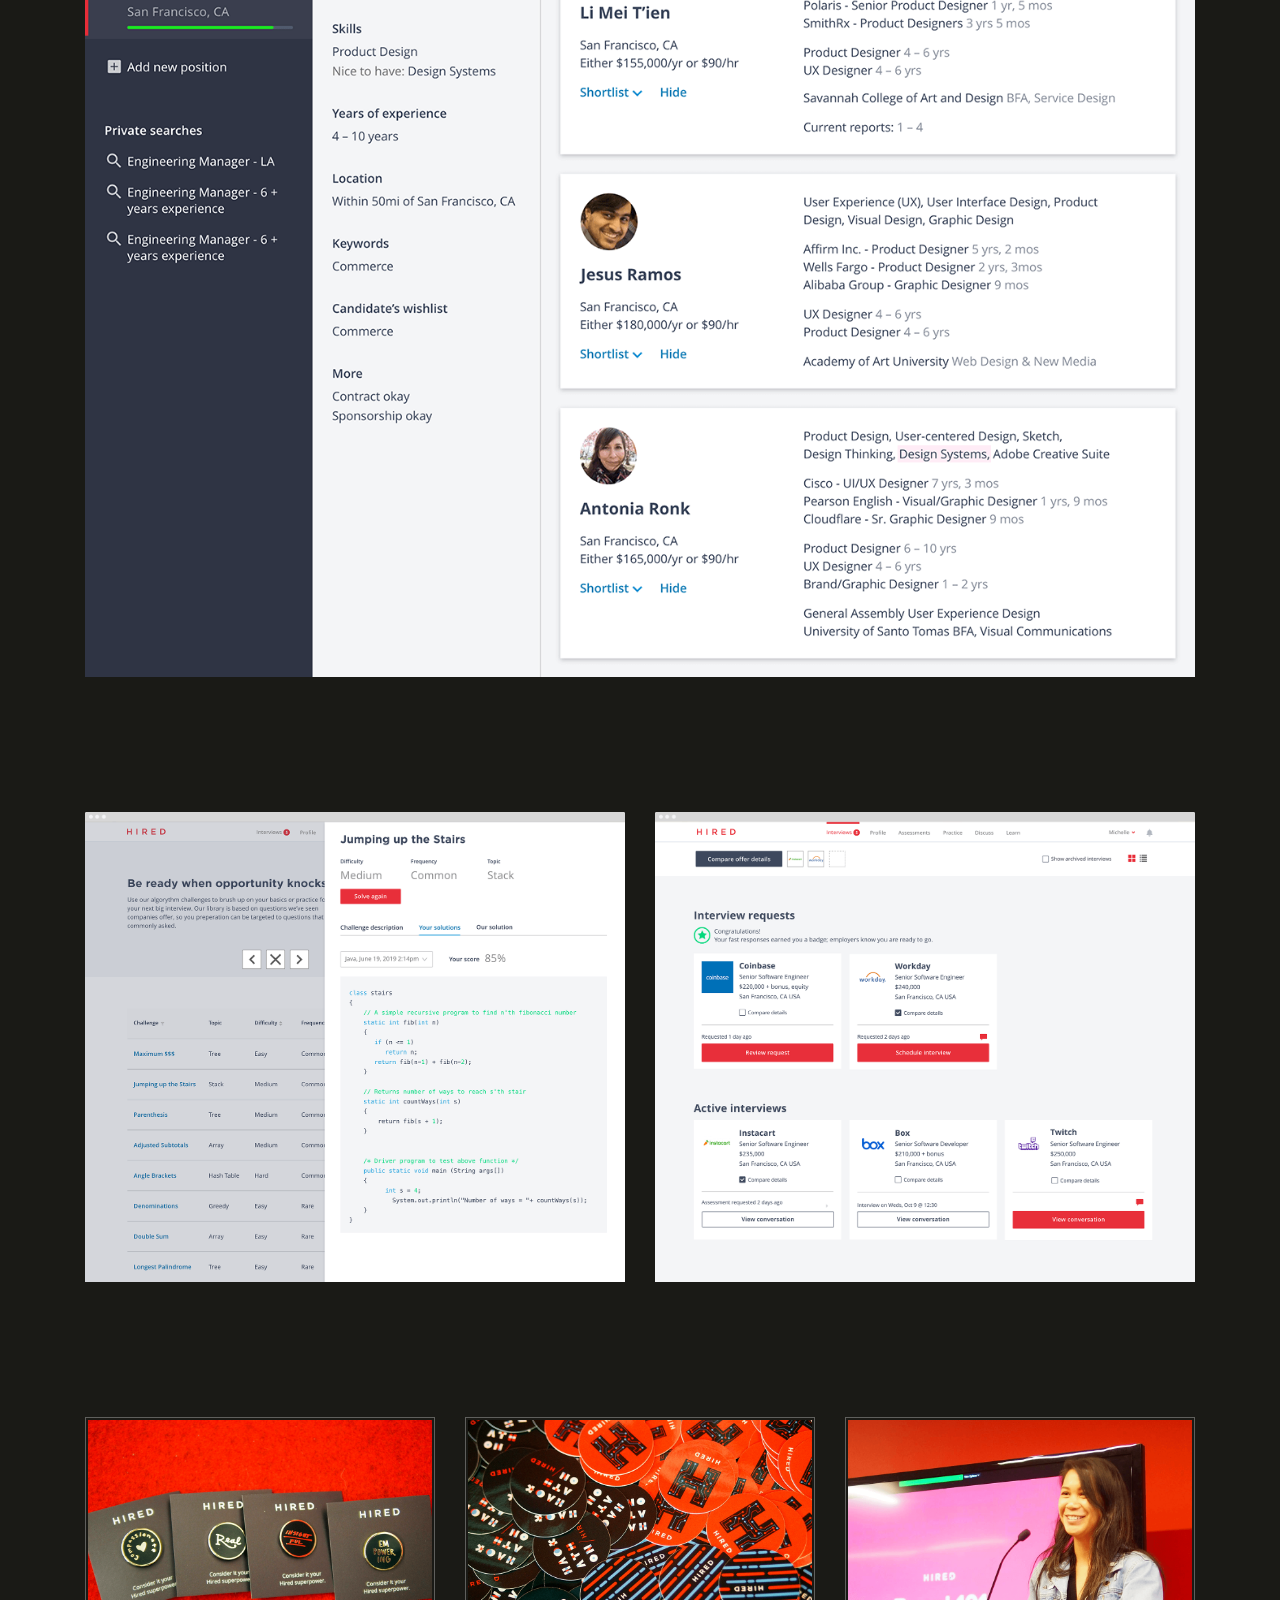
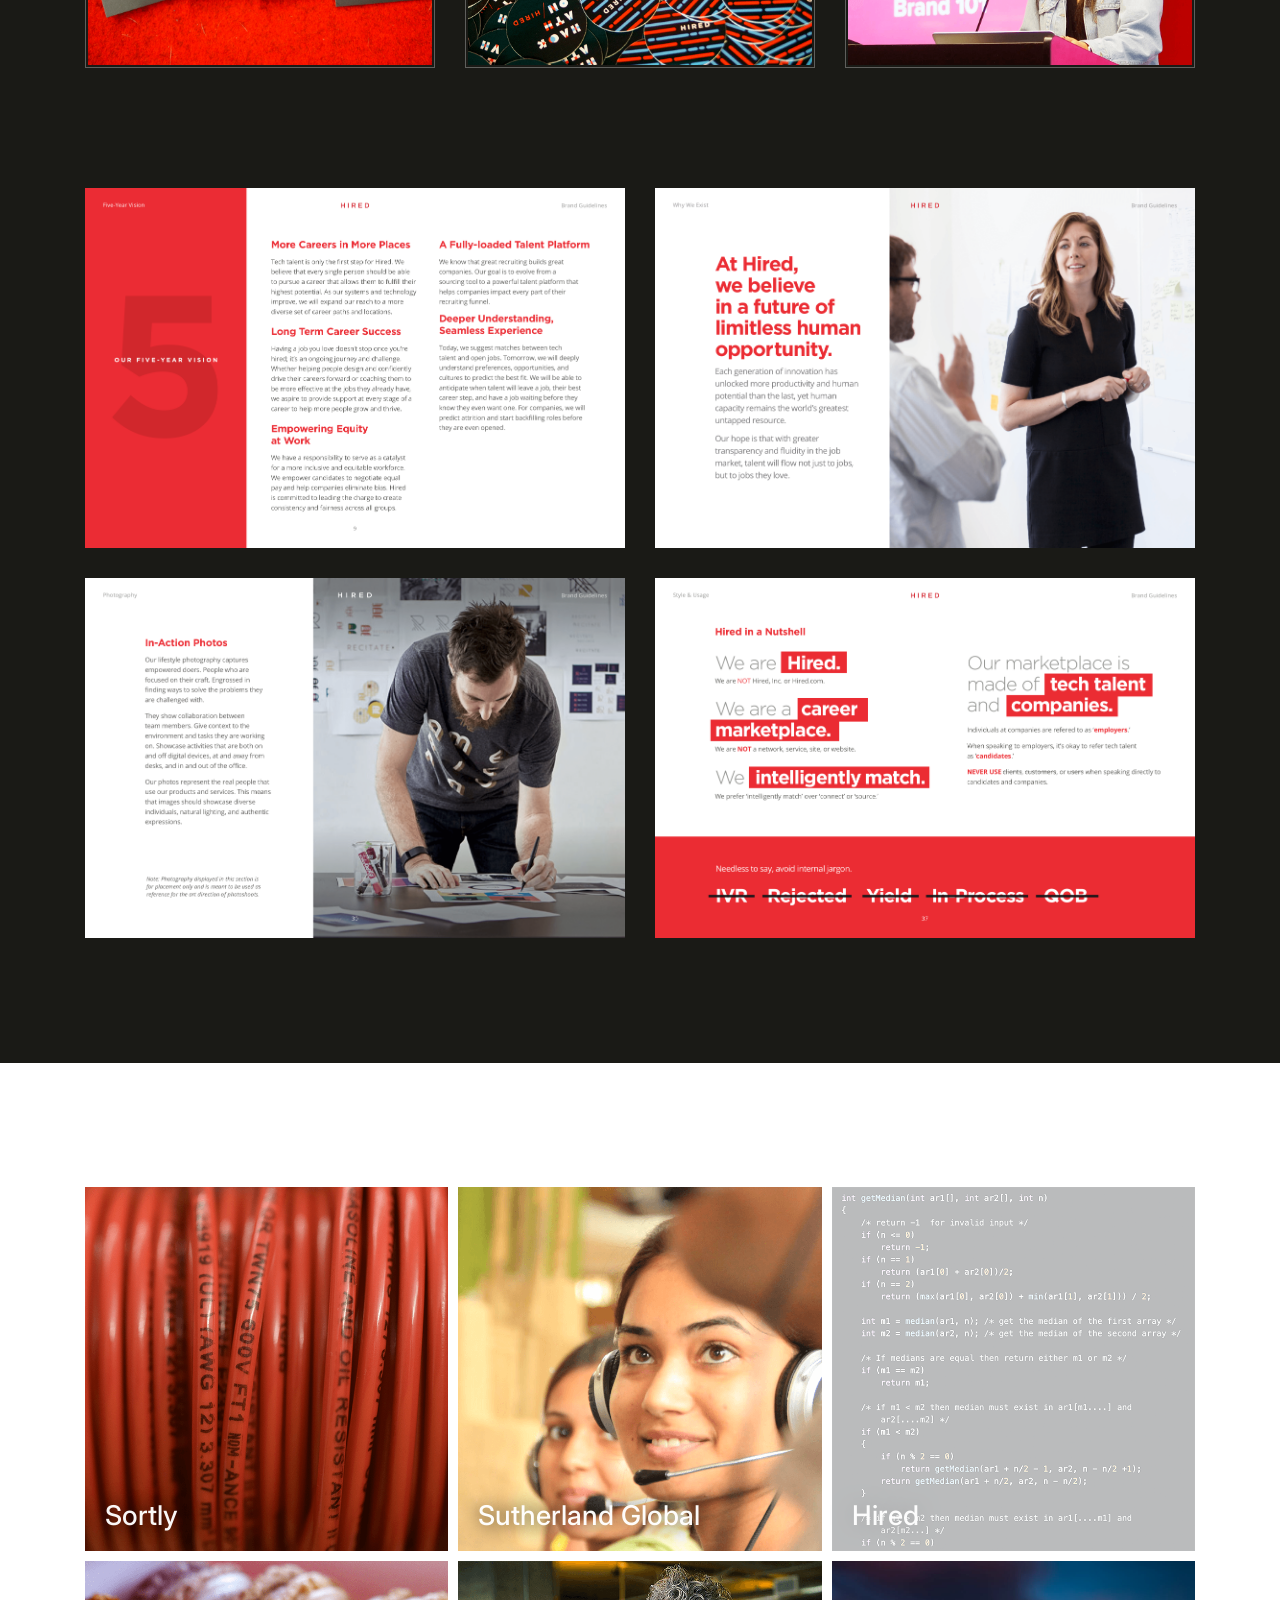
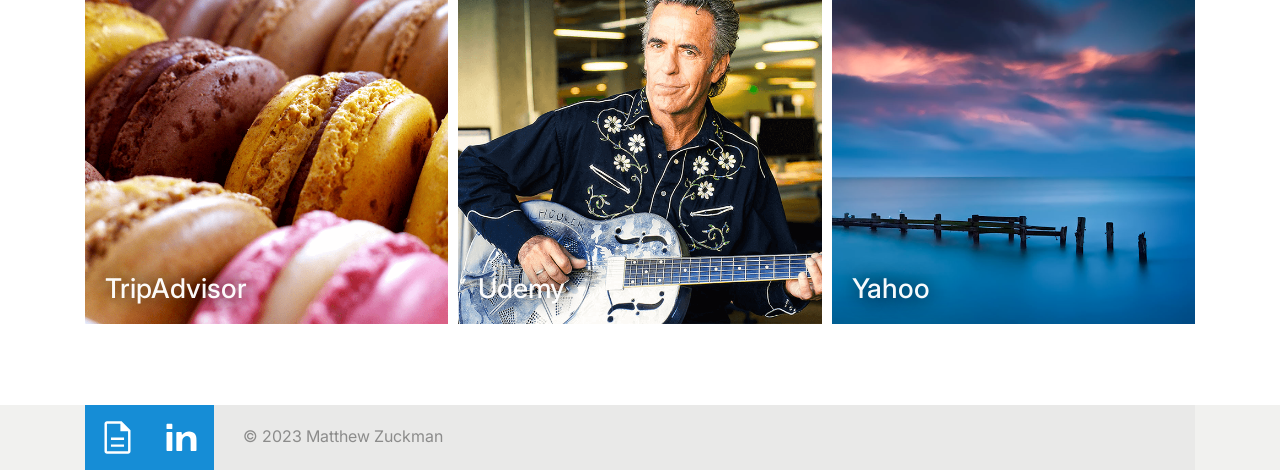
==== commit b77eb2f8: "Updated Sorty Tile" ====
--- a/hired.html
+++ b/hired.html
@@ -98,7 +98,7 @@
 				<div class="row">
 					<div class="col-xs-12 col-sm-12 col-md-12 col-lg-12">
 						<div class="row" style="margin:-5px">
-							<div class="col-xs-6 col-sm-6 col-md-6 col-lg-4 nopadding"><a href="sortly.html"><figure><img src="img/tile-sortly3.png" alt="..." class="img-fluid grow"><figcaption class="caption">Sortly</figcaption></figure></a></div>
+							<div class="col-xs-6 col-sm-6 col-md-6 col-lg-4 nopadding"><a href="sortly.html"><figure><img src="img/tile-sortly.png" alt="..." class="img-fluid grow"><figcaption class="caption">Sortly</figcaption></figure></a></div>
              				<div class="col-xs-6 col-sm-6 col-md-6 col-lg-4 nopadding"><a href="sgs.html"><figure><img src="img/tile-sgs.png" alt="..." class="img-fluid grow"><figcaption class="caption">Sutherland Global</figcaption></figure></a></div>
             				<div class="col-xs-6 col-sm-6 col-md-6 col-lg-4 nopadding"><a href="hired.html"><figure class="on"><img src="img/tile-code.png" alt="..." class="img-fluid grow"><figcaption class="caption">Hired</figcaption></figure></a></div>
 							<div class="col-xs-6 col-sm-6 col-md-6 col-lg-4 nopadding"><a href="tripadvisor.html"><figure><img src="img/tile-tripadvisor.png" alt="..." class="img-fluid grow"><figcaption class="caption">TripAdvisor</figcaption></figure></a></div>
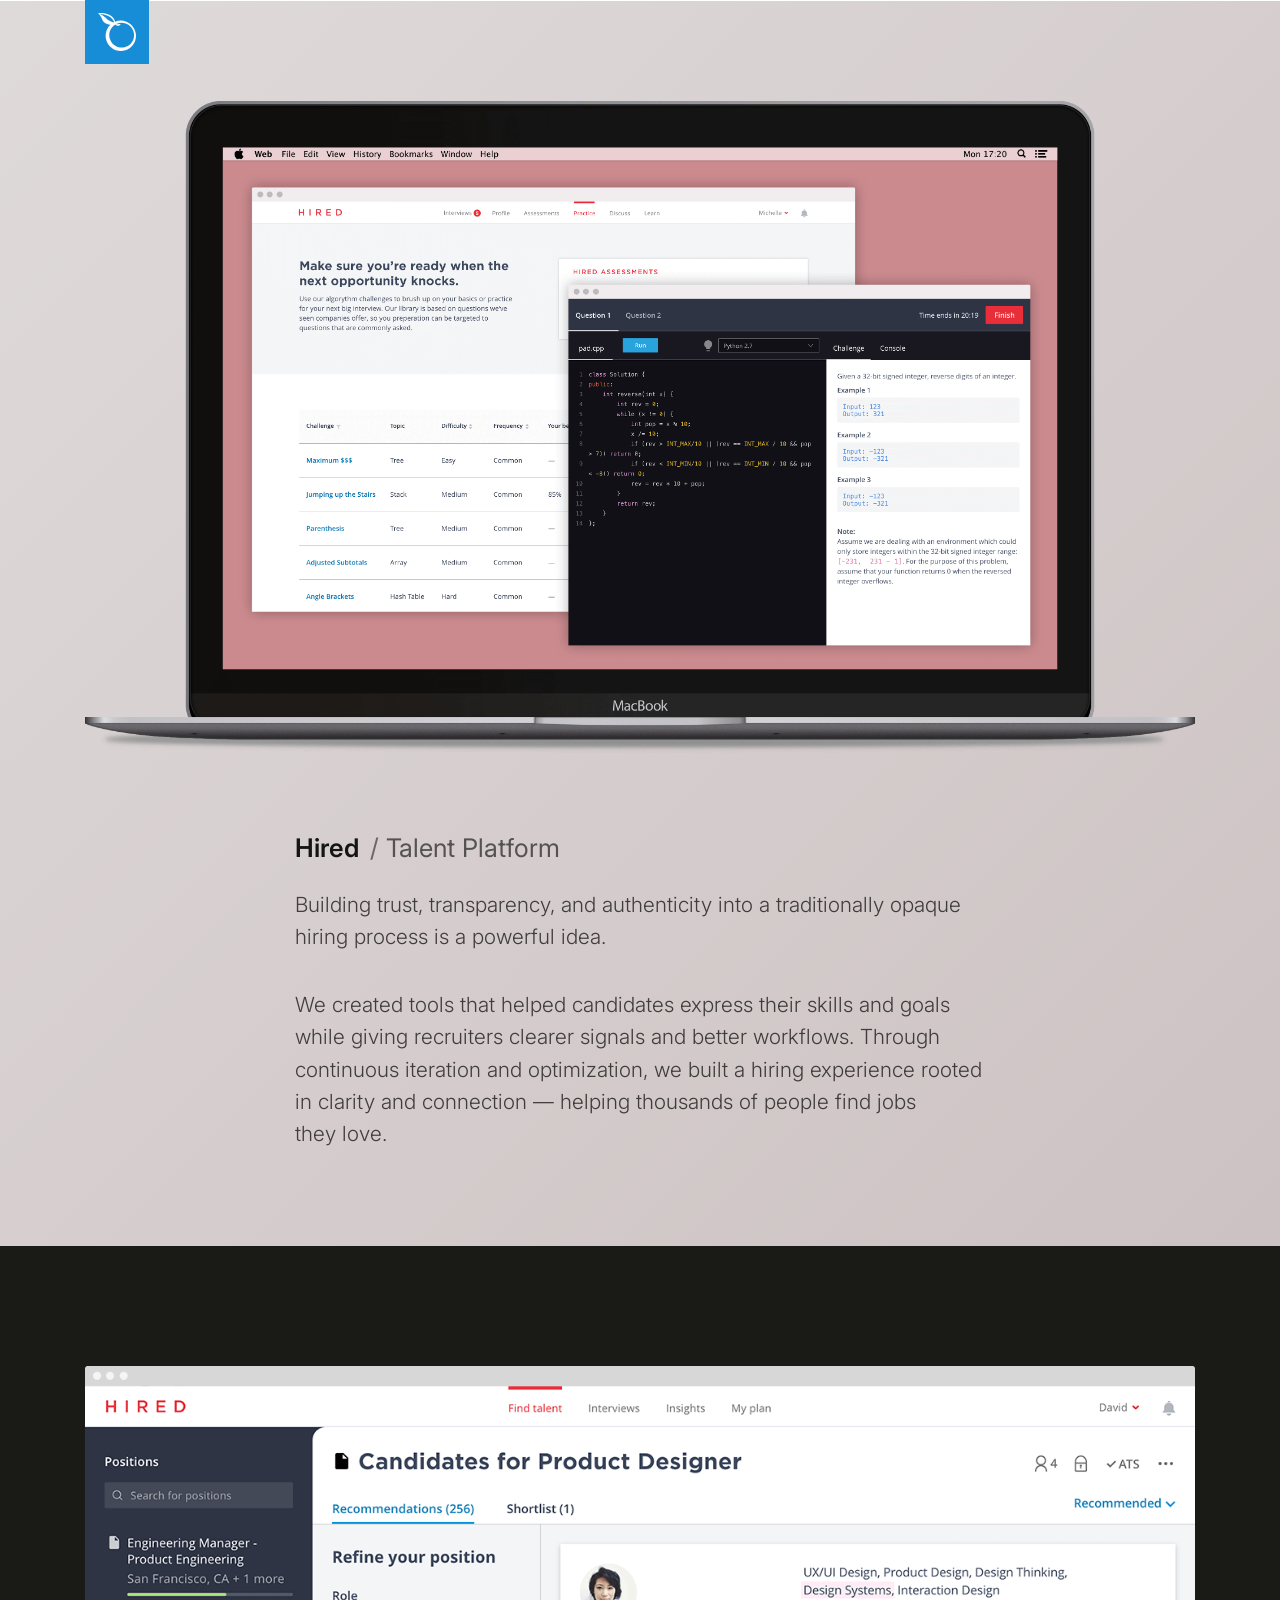
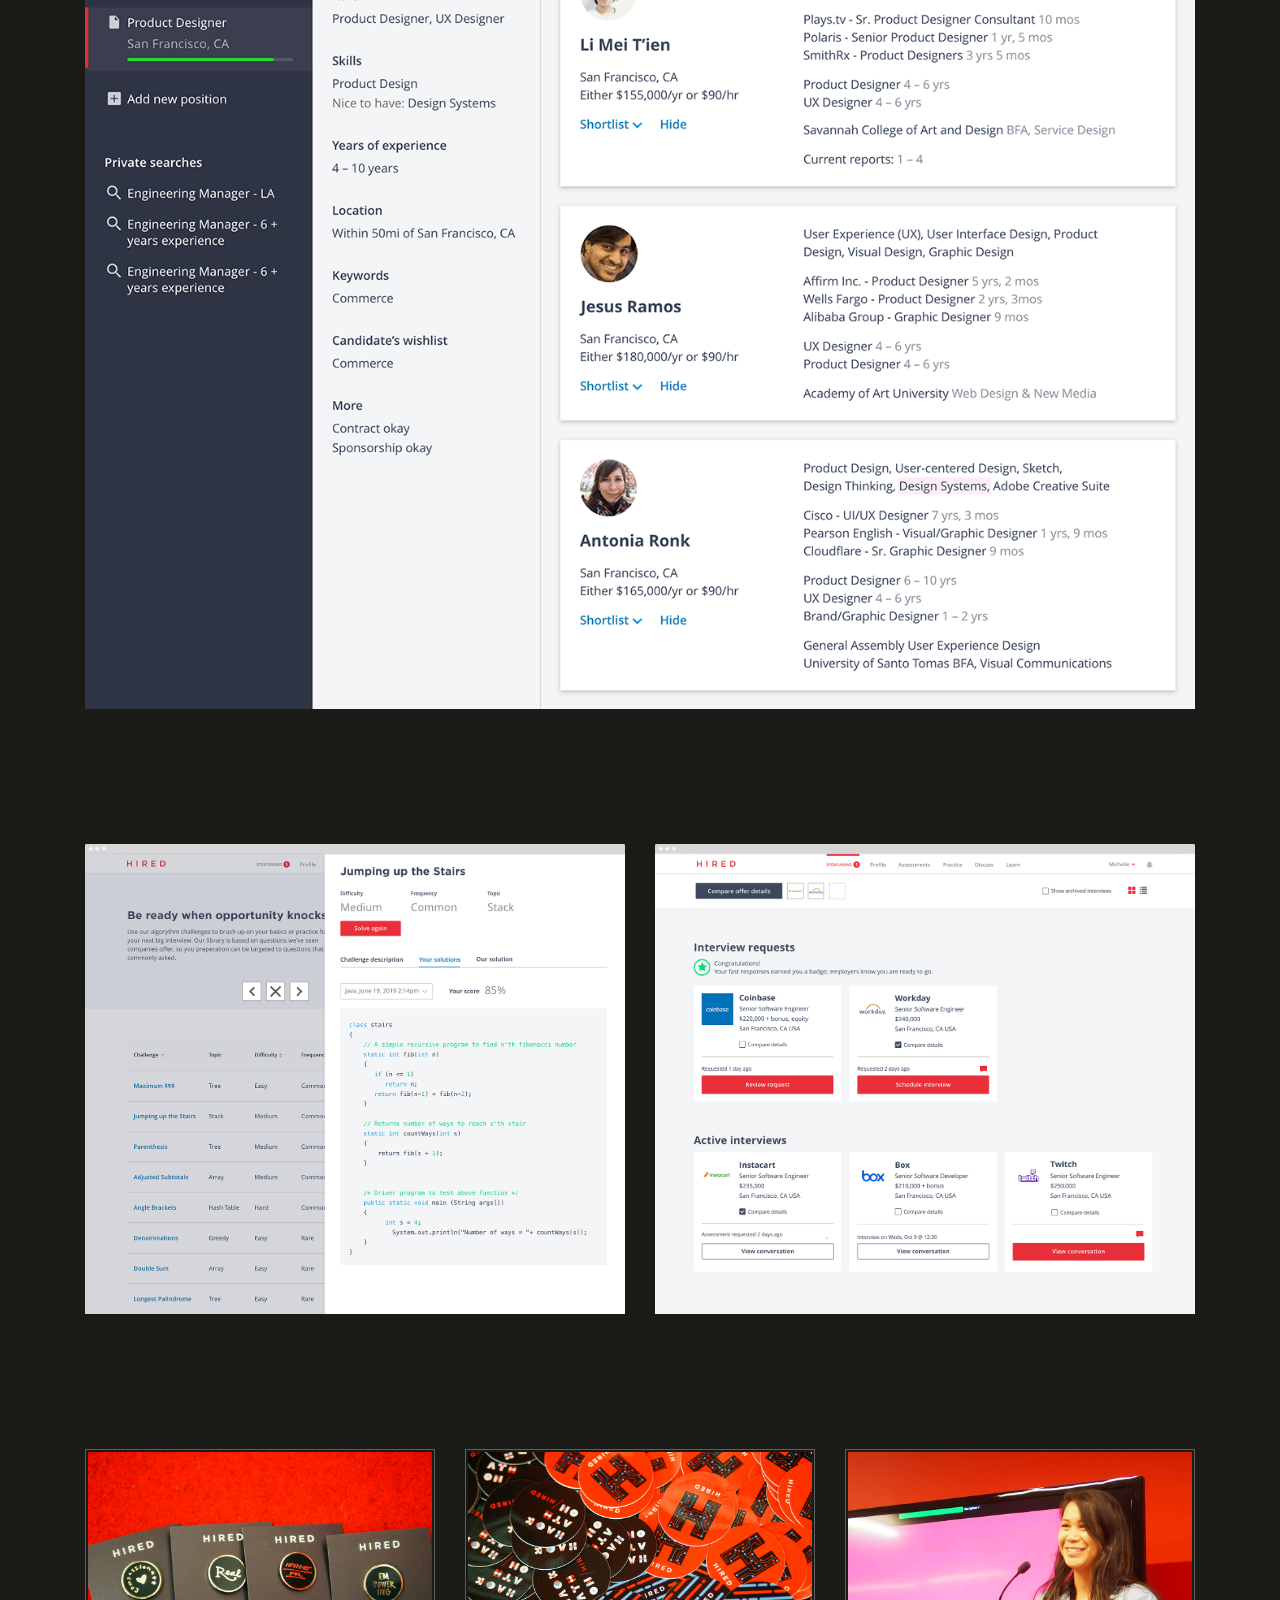
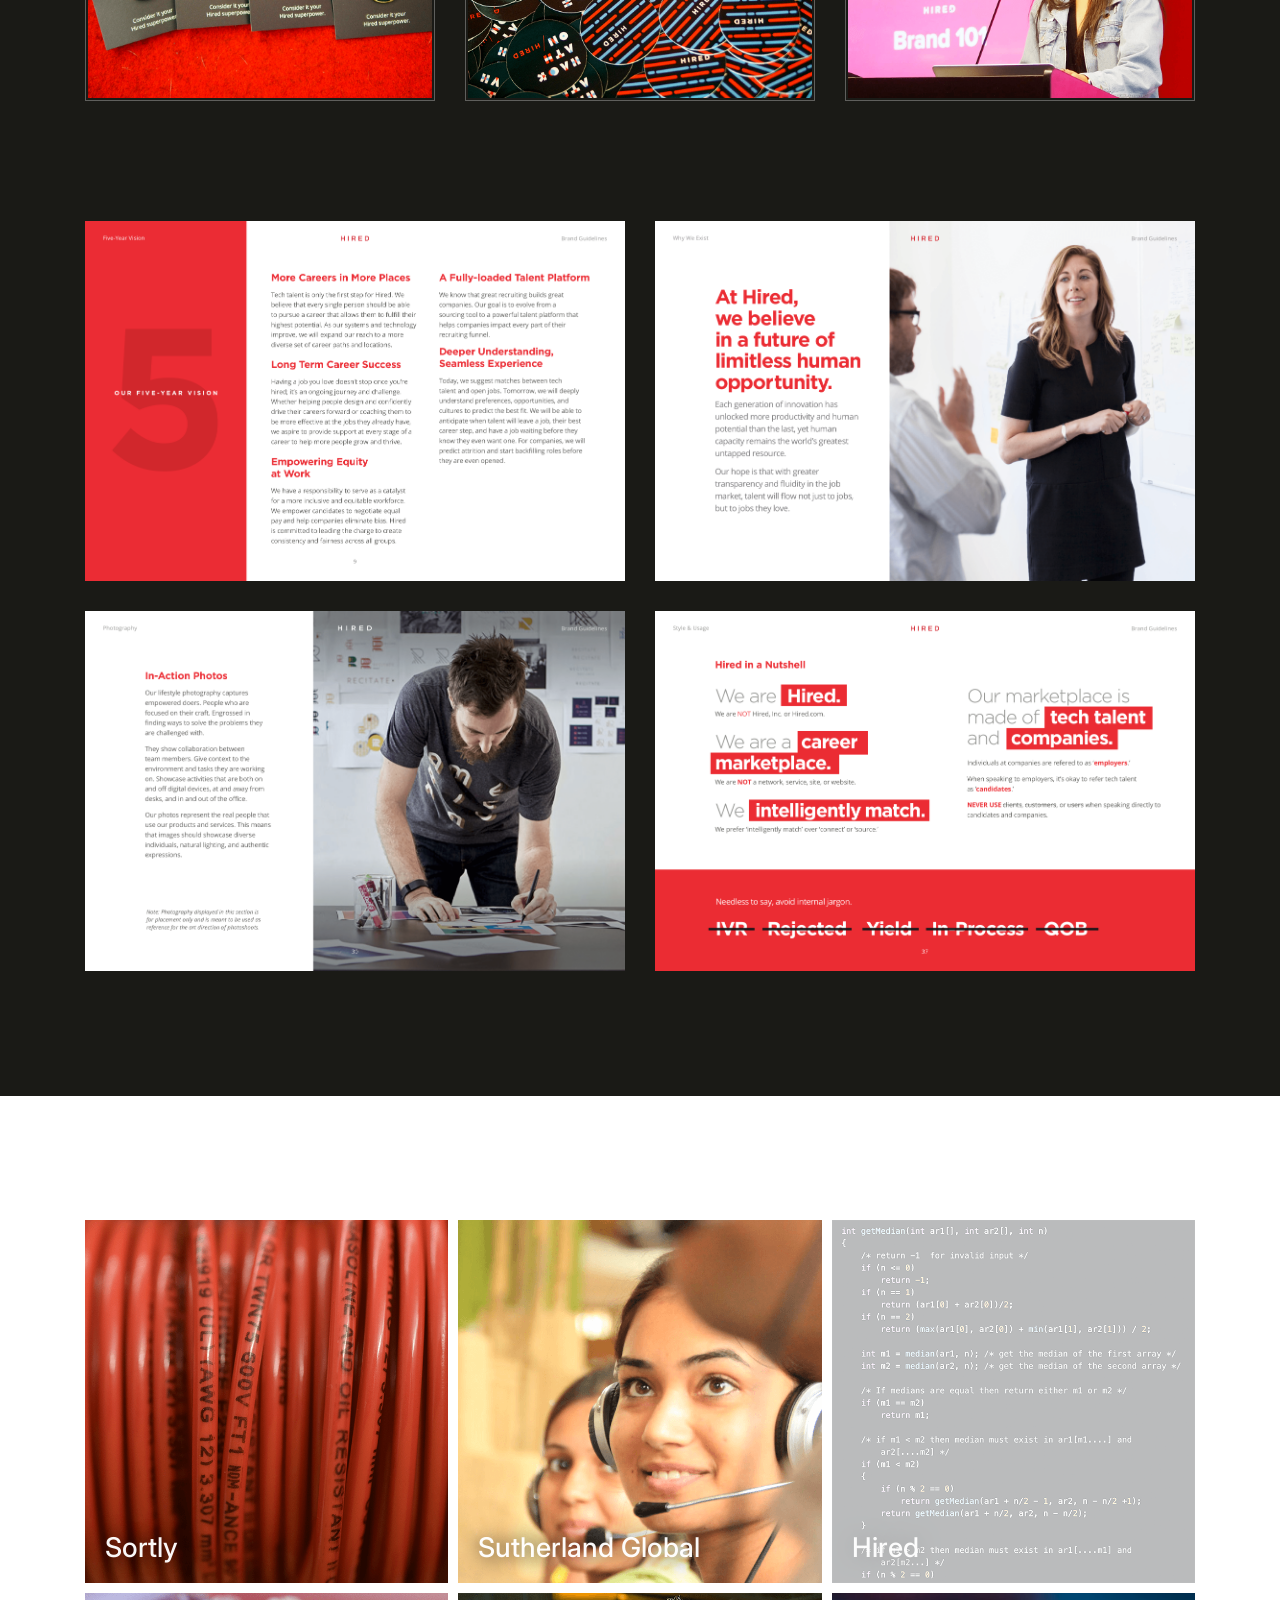
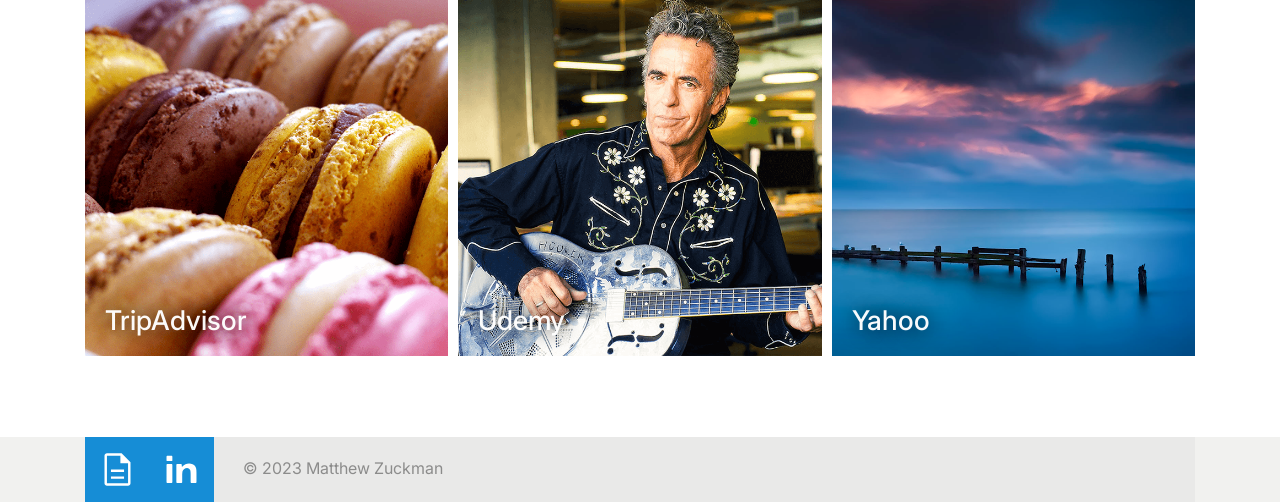
==== commit 9994c695: "Adding SGSAS + Copy Updates" ====
--- a/hired.html
+++ b/hired.html
@@ -49,8 +49,8 @@
 					<div class="col-sm-1 col-md-1 col-lg-2"></div>
 					<div class="col-xs-12 col-sm-10 col-md-10 col-lg-8">
 						<h2 class="white-small" style="padding-bottom: 30px;">Hired <span class="divider">/</span><span class="topic"> Talent Platform</span></h2>
-						<p class="white-smaller" style="padding-bottom: 10px">Building trust, transparency, and authenticity into a traditionally opaque hiring process is a powerful idea. </p>
-            <p class="white-smaller">We created a suite of tools that enabled candidates to express their skills and desires and paired them with recruiter experiences to build greater trust and efficiency in the hiring process. Coupled with continuous iteration and optimization, we helped thousands get jobs they love.</p>
+						<p class="white-smaller" style="padding-bottom: 10px">Building trust, transparency, and authenticity into a traditionally opaque hiring process is a powerful idea.</p>
+            <p class="white-smaller">We created tools that helped candidates express their skills and goals while giving recruiters clearer signals and better workflows. Through continuous iteration and optimization, we built a hiring experience rooted in clarity and connection &mdash; helping thousands of people find jobs they&nbsp;love.</p>
 					</div>
 					<div class="col-sm-1 col-md-1 col-lg-2"></div>
 				</div>
--- a/css/base.css
+++ b/css/base.css
@@ -181,9 +181,19 @@
 	letter-spacing: -2px;
 	color: rgba(0, 0, 0, 0.8);}
 
-	@media (max-width: 34em) {
+	@media (max-width: 38em) {
 	h1 {
-	font-size: 4em;}
+	font-size: 4.2em;}
+	}
+
+	@media (max-width: 28em) {
+	h1 {
+	font-size: 3.0em;}
+	}
+
+	@media (max-width: 22em) {
+	h1 {
+	font-size: 2.4em;}
 	}
 
 h2 {
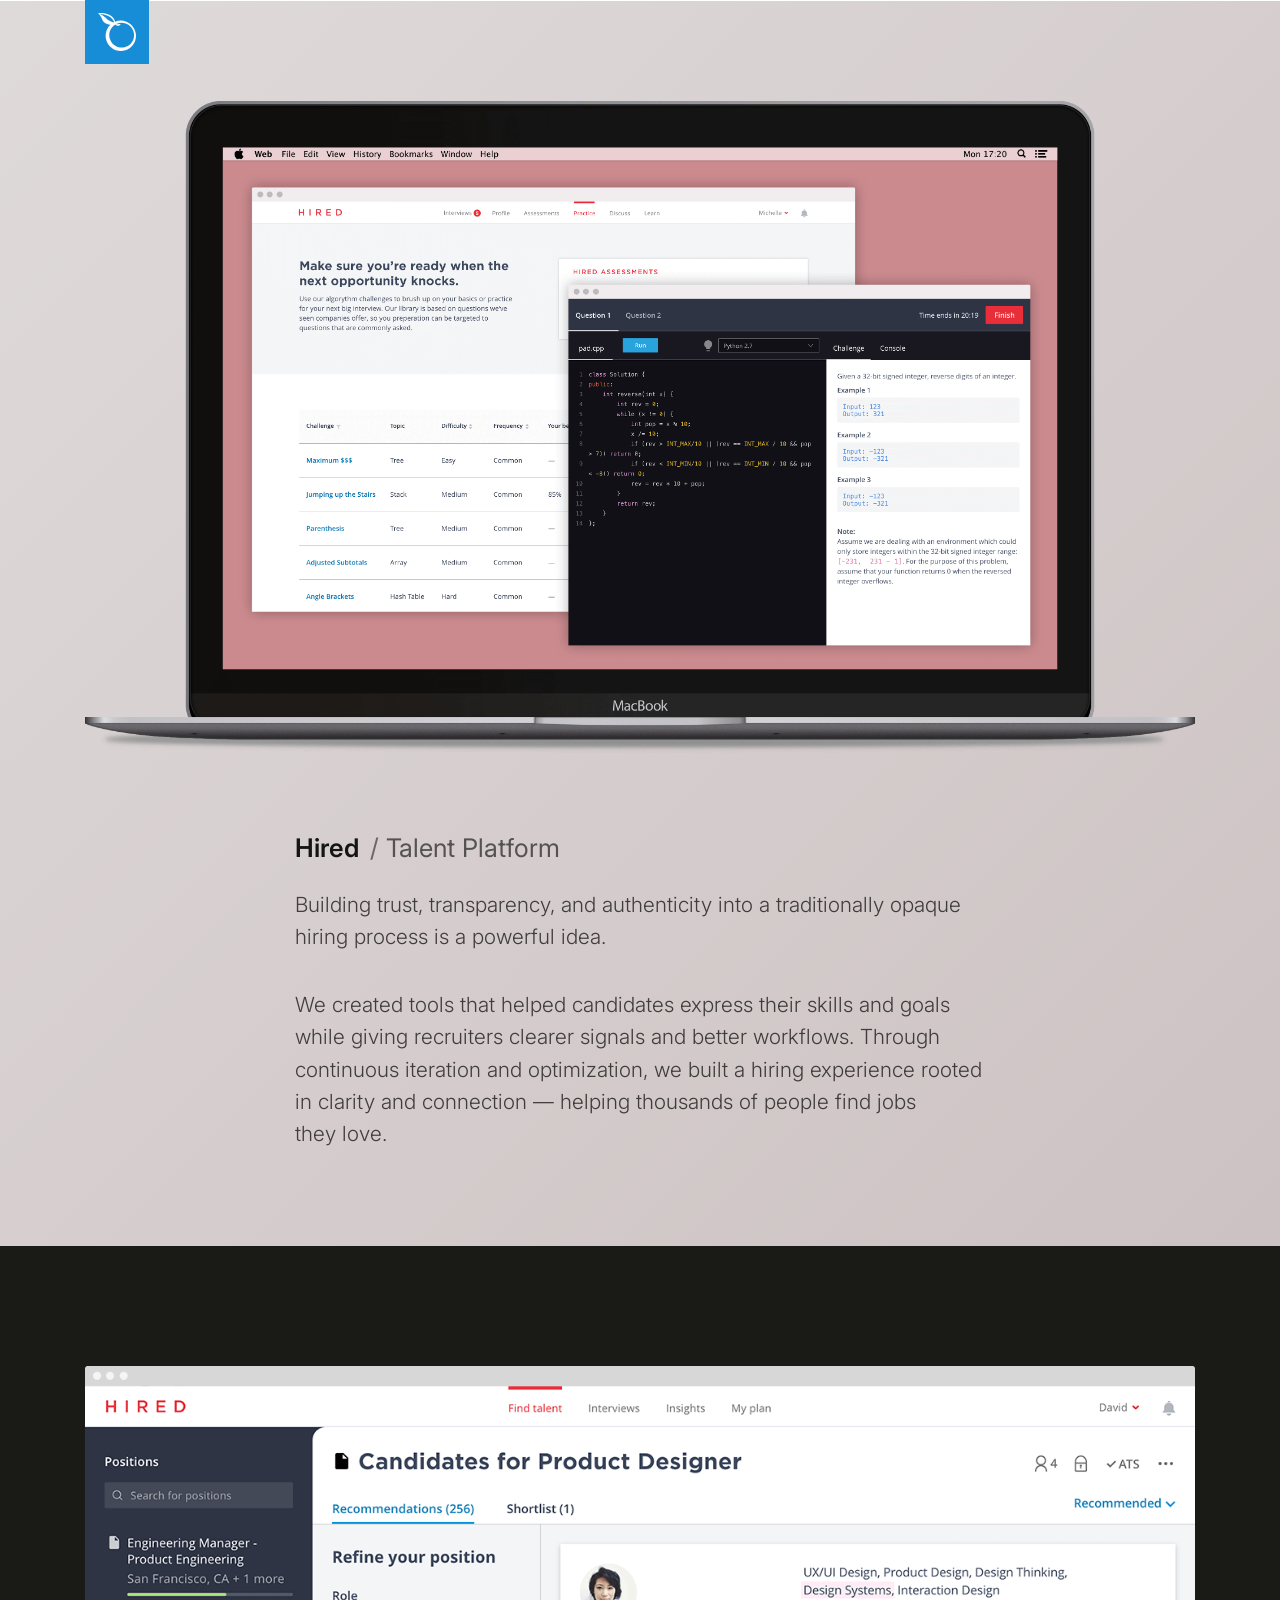
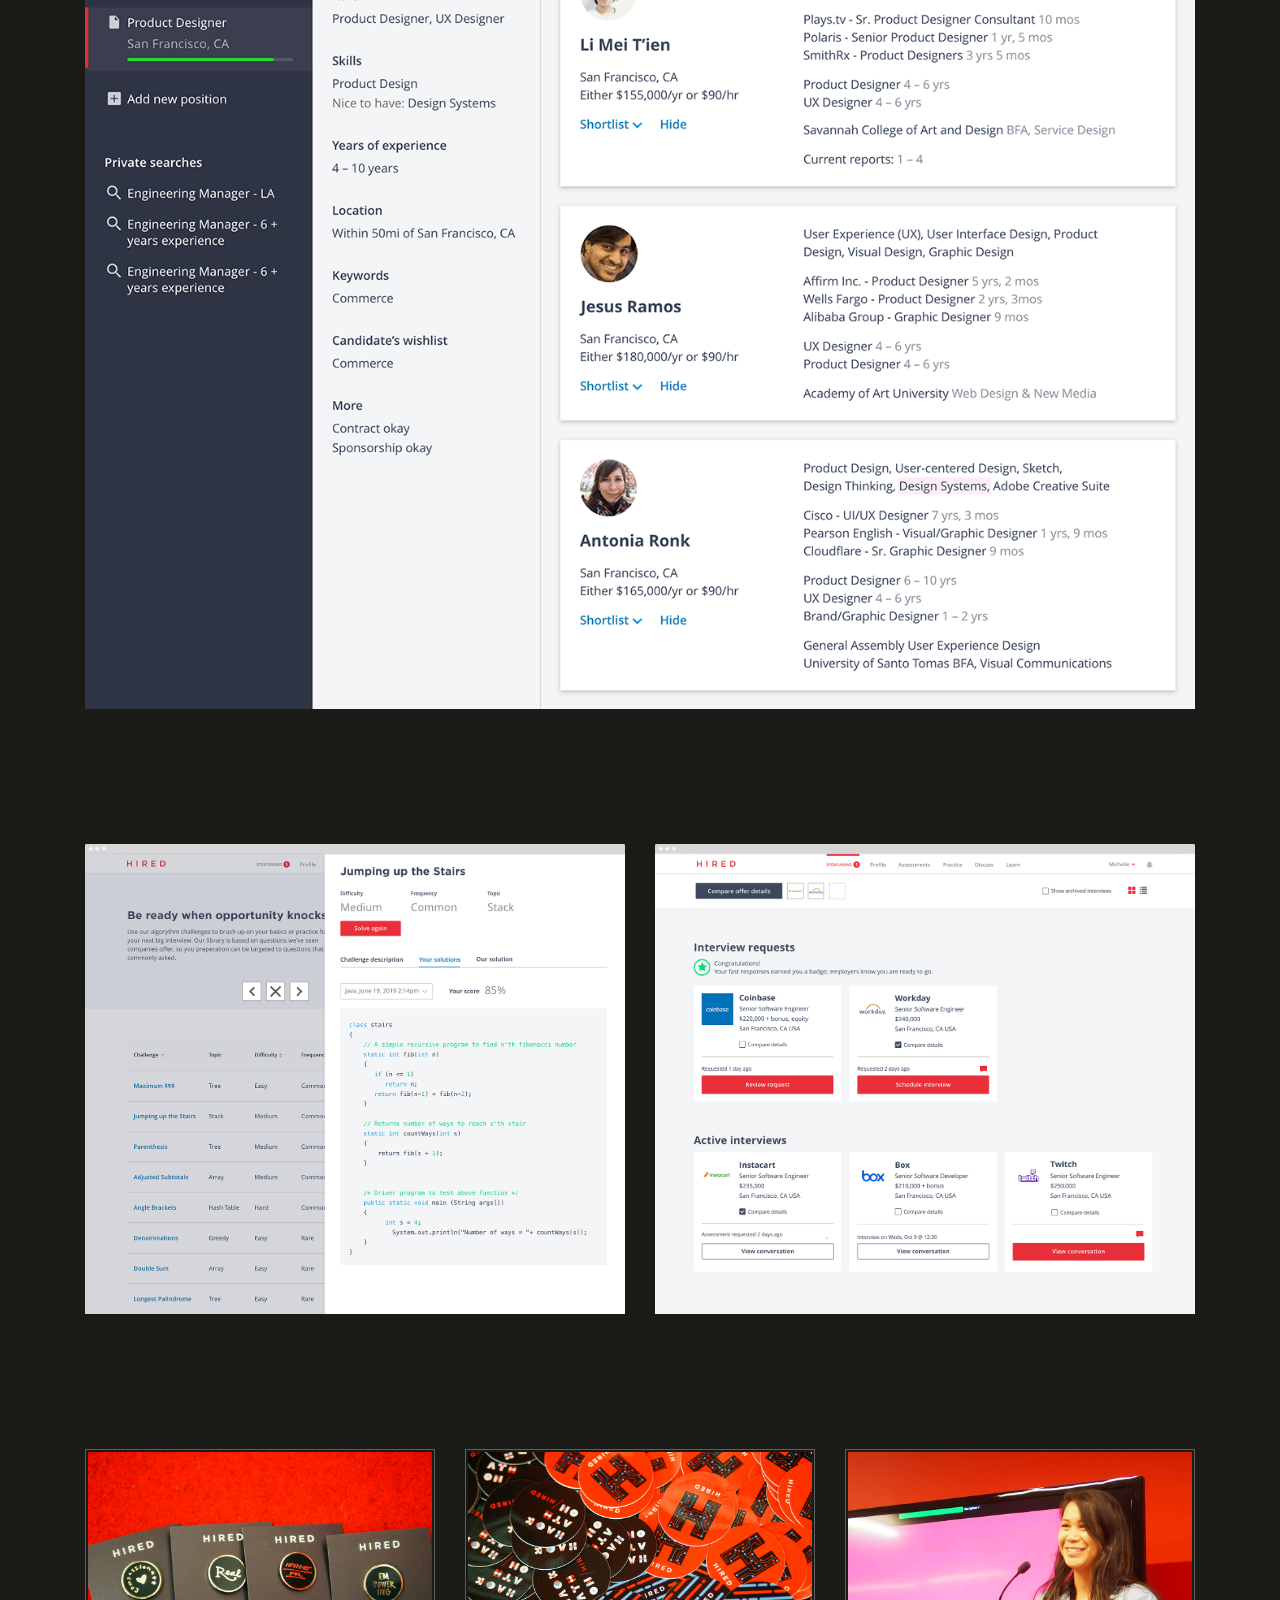
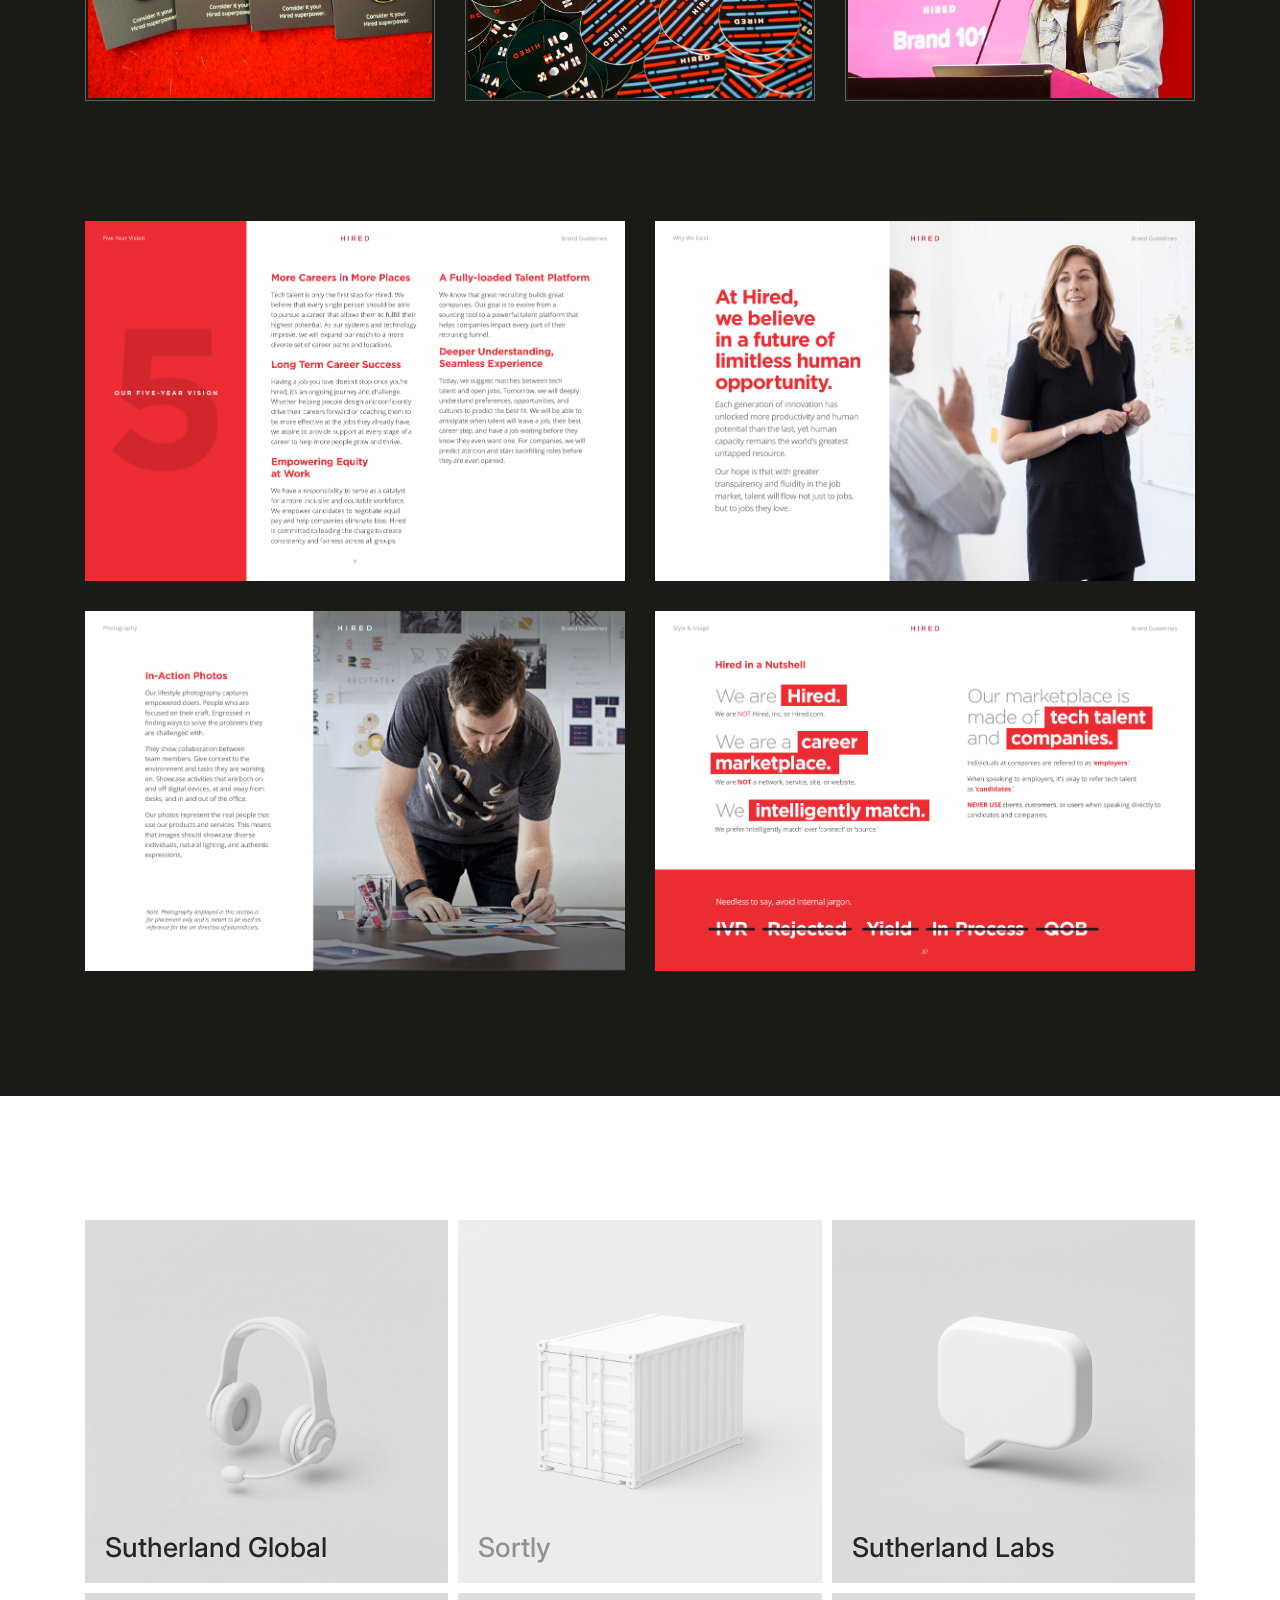
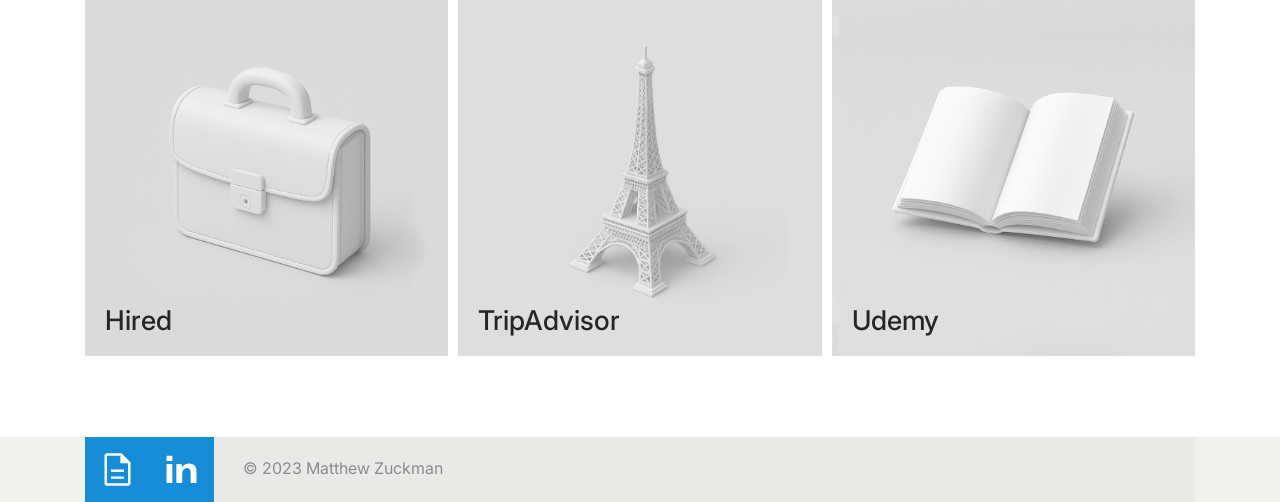
==== commit 5e89d5c4: "New version" ====
--- a/hired.html
+++ b/hired.html
@@ -98,12 +98,12 @@
 				<div class="row">
 					<div class="col-xs-12 col-sm-12 col-md-12 col-lg-12">
 						<div class="row" style="margin:-5px">
-							<div class="col-xs-6 col-sm-6 col-md-6 col-lg-4 nopadding"><a href="sortly.html"><figure><img src="img/tile-sortly.png" alt="..." class="img-fluid grow"><figcaption class="caption">Sortly</figcaption></figure></a></div>
-             				<div class="col-xs-6 col-sm-6 col-md-6 col-lg-4 nopadding"><a href="sgs.html"><figure><img src="img/tile-sgs.png" alt="..." class="img-fluid grow"><figcaption class="caption">Sutherland Global</figcaption></figure></a></div>
-            				<div class="col-xs-6 col-sm-6 col-md-6 col-lg-4 nopadding"><a href="hired.html"><figure class="on"><img src="img/tile-code.png" alt="..." class="img-fluid grow"><figcaption class="caption">Hired</figcaption></figure></a></div>
+							<div class="col-xs-6 col-sm-6 col-md-6 col-lg-4 nopadding"><a href="sgs-as.html"><figure><img src="img/tile-sgs-as.png" alt="..." class="img-fluid grow"><figcaption class="caption">Sutherland Global</figcaption></figure></a></div>
+             				<div class="col-xs-6 col-sm-6 col-md-6 col-lg-4 nopadding"><a href="sortly.html"><figure class="on"><img src="img/tile-sortly.png" alt="..." class="img-fluid grow"><figcaption class="caption">Sortly</figcaption></figure></a></div>
+            				<div class="col-xs-6 col-sm-6 col-md-6 col-lg-4 nopadding"><a href="sgs.html"><figure><img src="img/tile-sgs-cai.png" alt="..." class="img-fluid grow"><figcaption class="caption">Sutherland Labs</figcaption></figure></a></div>
+							<div class="col-xs-6 col-sm-6 col-md-6 col-lg-4 nopadding"><a href="hired.html"><figure><img src="img/tile-hired.png" alt="..." class="img-fluid grow"><figcaption class="caption">Hired</figcaption></figure></a></div>
 							<div class="col-xs-6 col-sm-6 col-md-6 col-lg-4 nopadding"><a href="tripadvisor.html"><figure><img src="img/tile-tripadvisor.png" alt="..." class="img-fluid grow"><figcaption class="caption">TripAdvisor</figcaption></figure></a></div>
 							<div class="col-xs-6 col-sm-6 col-md-6 col-lg-4 nopadding"><a href="udemy.html"><figure><img src="img/tile-udemy.png" alt="..." class="img-fluid grow"><figcaption class="caption">Udemy</figcaption></figure></a></div>
-							<div class="col-xs-6 col-sm-6 col-md-6 col-lg-4 nopadding"><a href="yahoo-communications.html"><figure><img src="img/tile-communications.png" alt="..." class="img-fluid grow"><figcaption class="caption">Yahoo</figcaption></figure></a></div>
 						</div>
 					</div>
 				</div>
--- a/css/base.css
+++ b/css/base.css
@@ -301,7 +301,7 @@
 	margin: 0px;
 	padding: 5px;
 	margin-top: -16px;
-	text-shadow: 0px 0px 25px rgba(100, 100, 100, 1);
+	/* text-shadow: 0px 0px 25px rgba(100, 100, 100, 1); */
 	}
 
 .caption {
@@ -319,9 +319,8 @@
 	font-weight: 500;
 	font-size: 1.3em;
 	line-height:1.1em;
-	color: rgba(255, 255, 255, 1);
+	color: rgba(0, 0, 0, .85);
 	opacity: .97;
-	text-shadow: 0px 0px 20px #000;
 	}
 
 	@media (min-width: 34em) {
@@ -339,7 +338,7 @@
 	}
 
 .on{
-	opacity:.35;
+	opacity:.5;
 	}
 
 .grow {
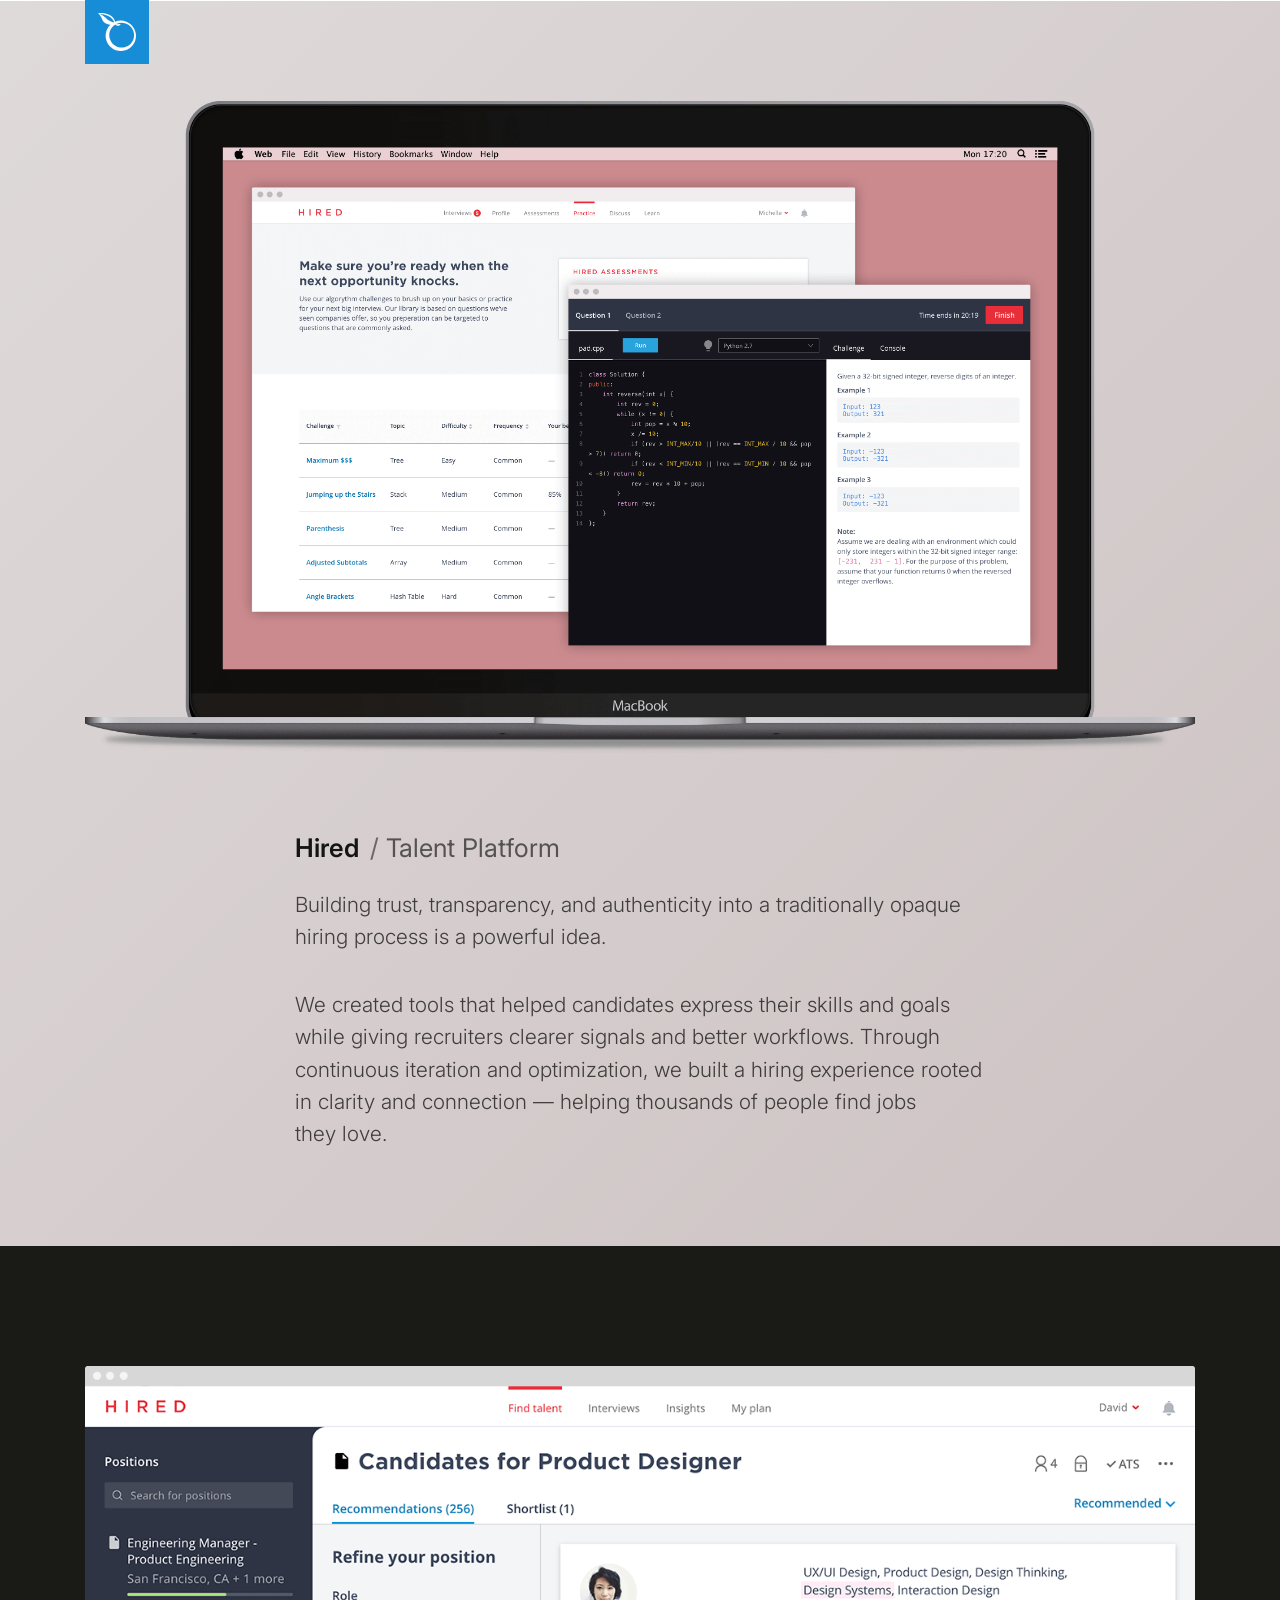
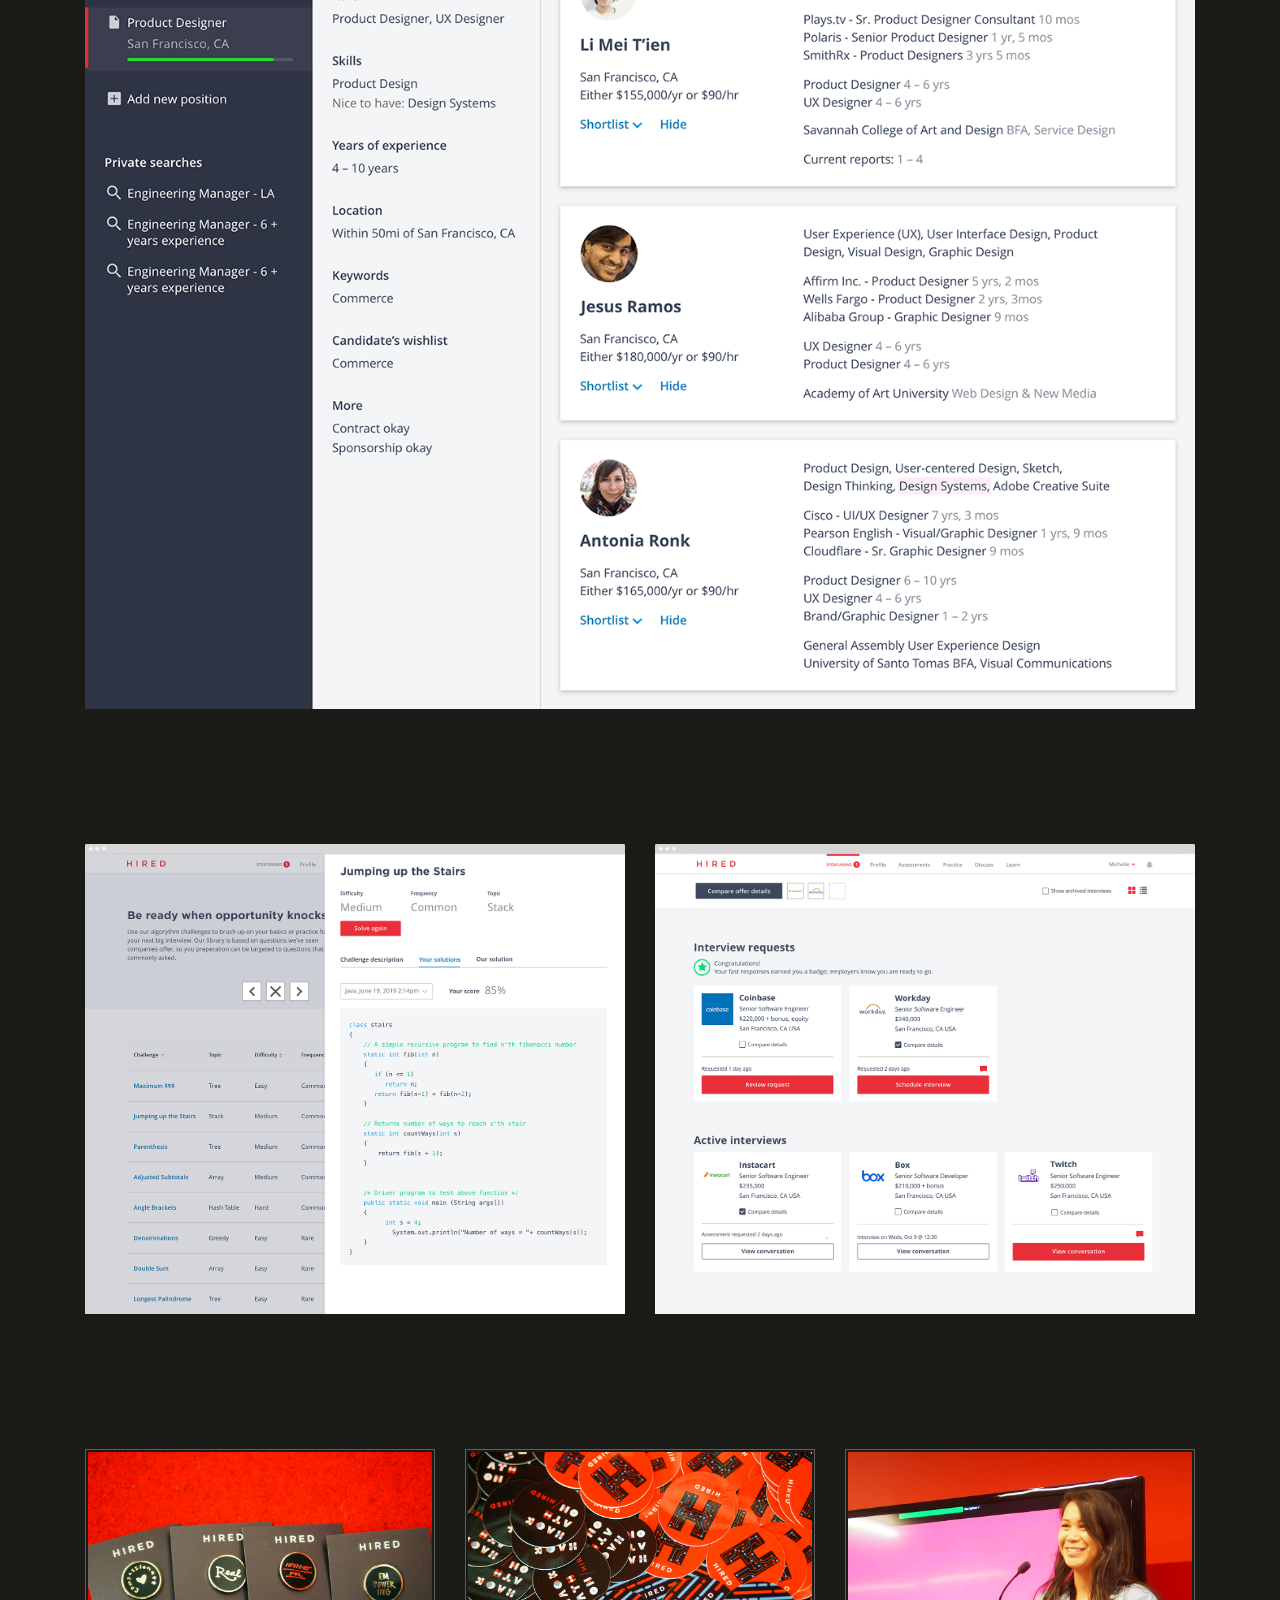
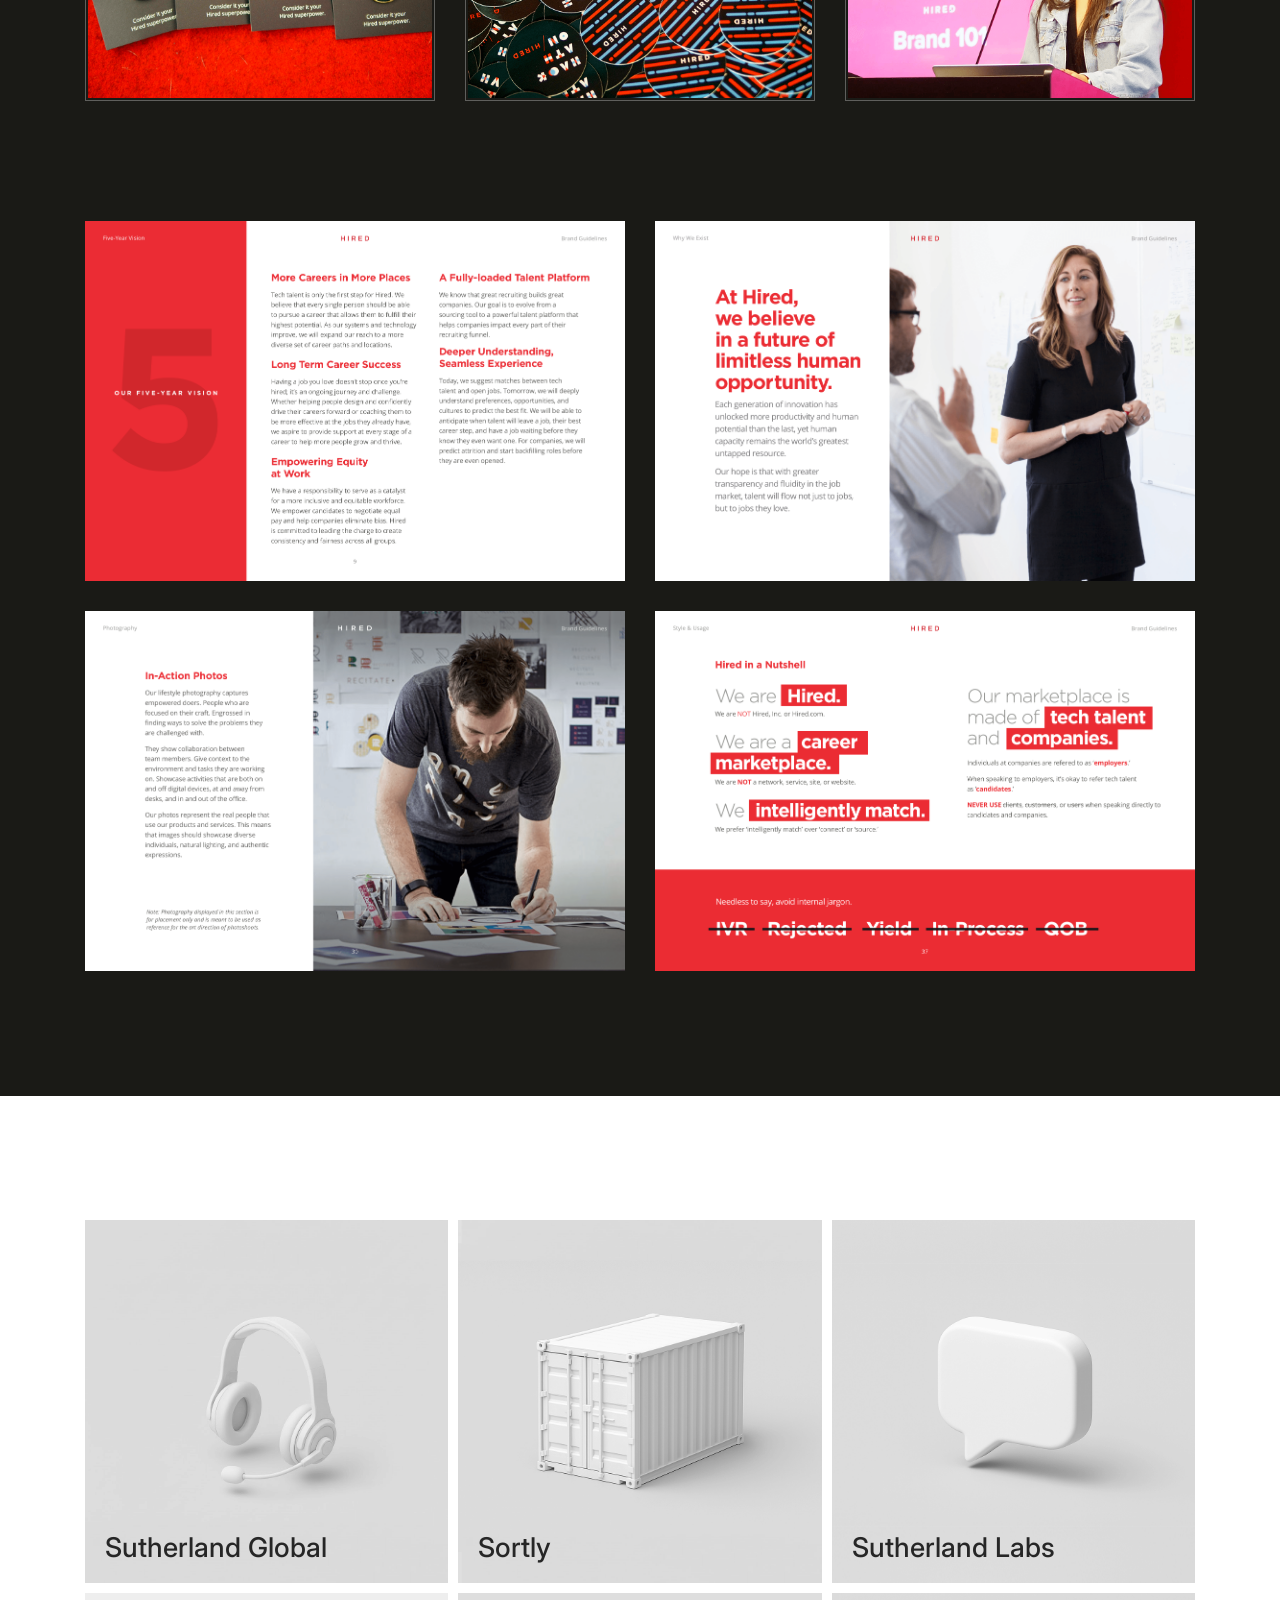
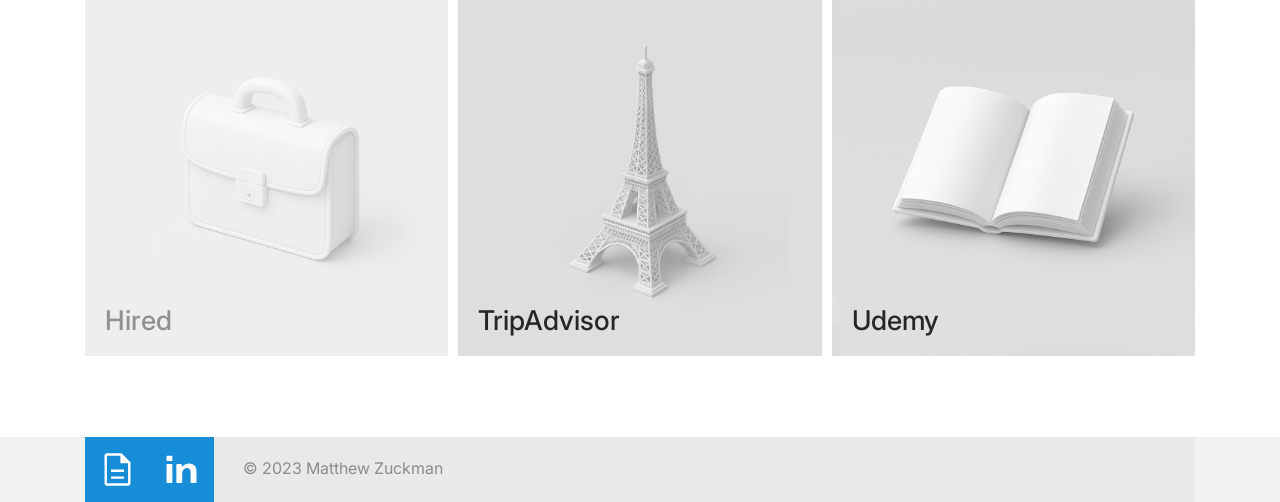
==== commit 63918360: "Image fixes and "on" state bugs" ====
--- a/hired.html
+++ b/hired.html
@@ -99,9 +99,9 @@
 					<div class="col-xs-12 col-sm-12 col-md-12 col-lg-12">
 						<div class="row" style="margin:-5px">
 							<div class="col-xs-6 col-sm-6 col-md-6 col-lg-4 nopadding"><a href="sgs-as.html"><figure><img src="img/tile-sgs-as.png" alt="..." class="img-fluid grow"><figcaption class="caption">Sutherland Global</figcaption></figure></a></div>
-             				<div class="col-xs-6 col-sm-6 col-md-6 col-lg-4 nopadding"><a href="sortly.html"><figure class="on"><img src="img/tile-sortly.png" alt="..." class="img-fluid grow"><figcaption class="caption">Sortly</figcaption></figure></a></div>
+             				<div class="col-xs-6 col-sm-6 col-md-6 col-lg-4 nopadding"><a href="sortly.html"><figure><img src="img/tile-sortly.png" alt="..." class="img-fluid grow"><figcaption class="caption">Sortly</figcaption></figure></a></div>
             				<div class="col-xs-6 col-sm-6 col-md-6 col-lg-4 nopadding"><a href="sgs.html"><figure><img src="img/tile-sgs-cai.png" alt="..." class="img-fluid grow"><figcaption class="caption">Sutherland Labs</figcaption></figure></a></div>
-							<div class="col-xs-6 col-sm-6 col-md-6 col-lg-4 nopadding"><a href="hired.html"><figure><img src="img/tile-hired.png" alt="..." class="img-fluid grow"><figcaption class="caption">Hired</figcaption></figure></a></div>
+							<div class="col-xs-6 col-sm-6 col-md-6 col-lg-4 nopadding"><a href="hired.html"><figure class="on"><img src="img/tile-hired.png" alt="..." class="img-fluid grow"><figcaption class="caption">Hired</figcaption></figure></a></div>
 							<div class="col-xs-6 col-sm-6 col-md-6 col-lg-4 nopadding"><a href="tripadvisor.html"><figure><img src="img/tile-tripadvisor.png" alt="..." class="img-fluid grow"><figcaption class="caption">TripAdvisor</figcaption></figure></a></div>
 							<div class="col-xs-6 col-sm-6 col-md-6 col-lg-4 nopadding"><a href="udemy.html"><figure><img src="img/tile-udemy.png" alt="..." class="img-fluid grow"><figcaption class="caption">Udemy</figcaption></figure></a></div>
 						</div>
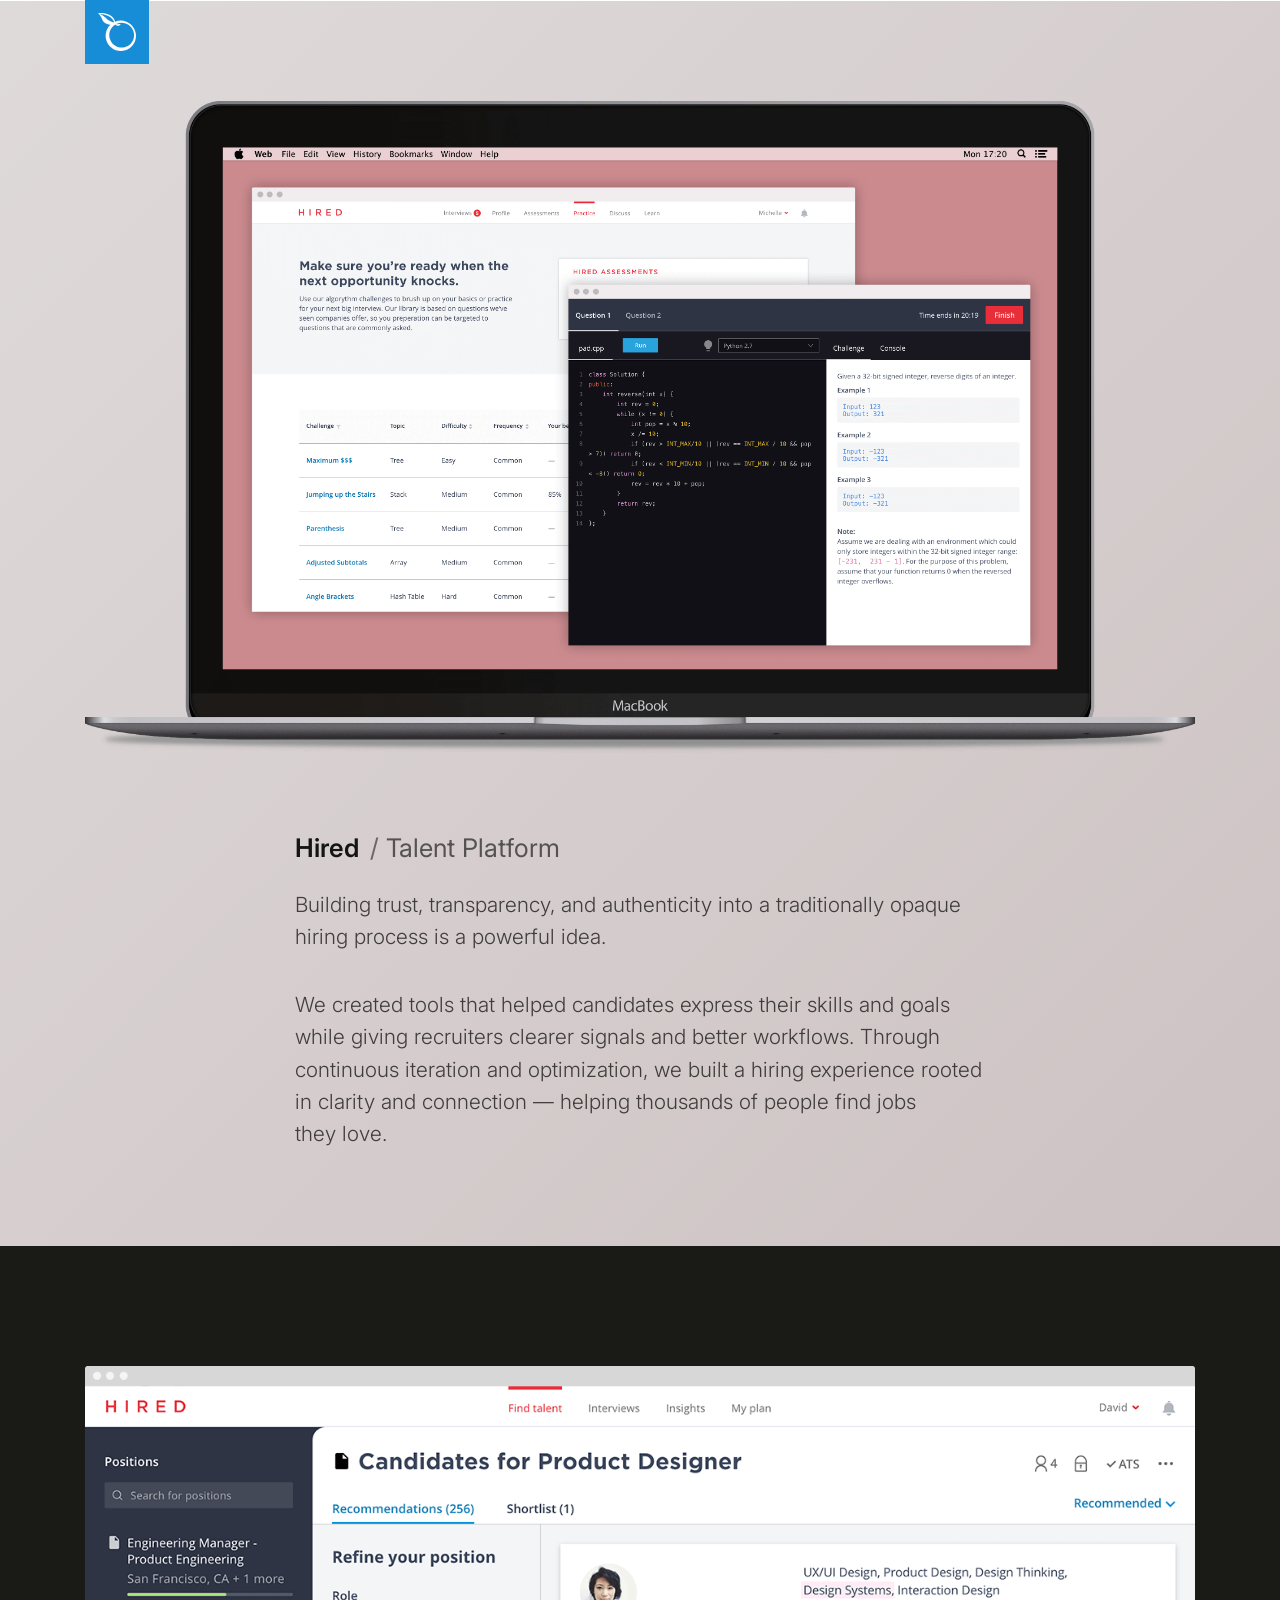
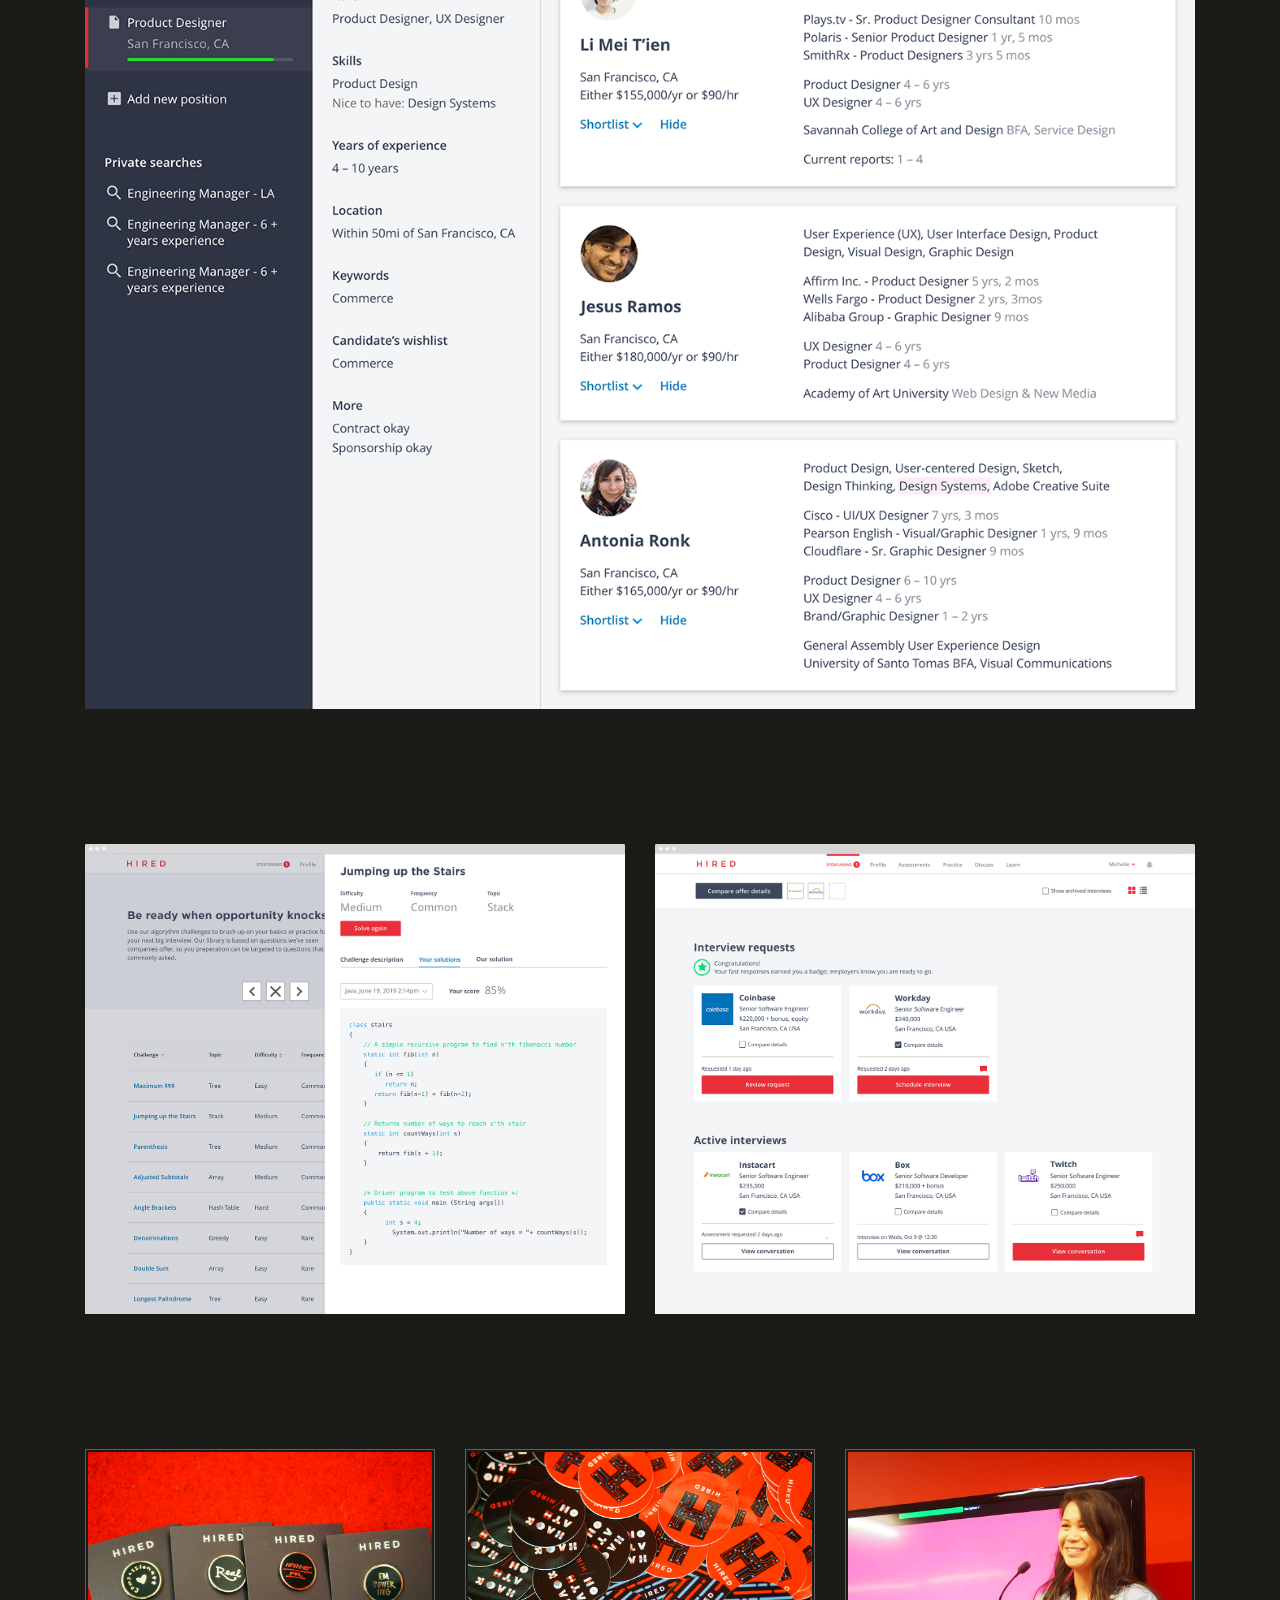
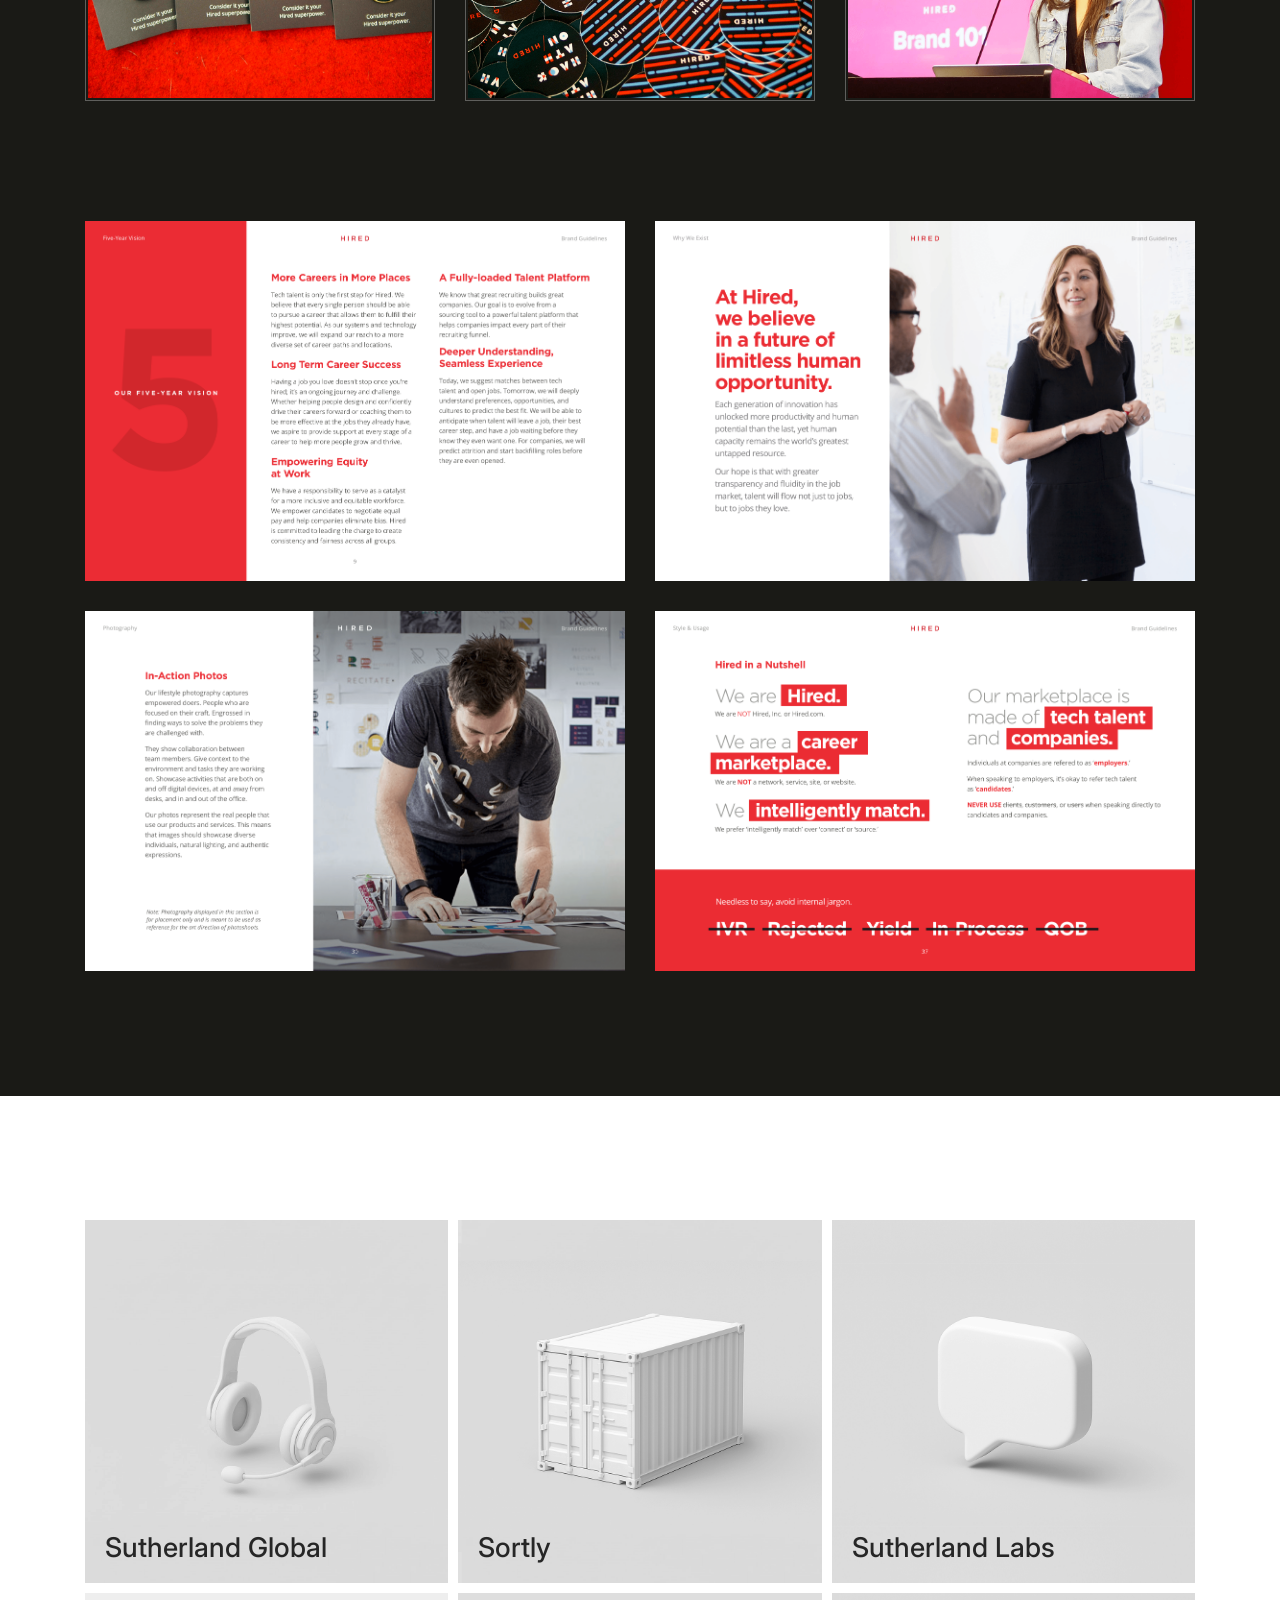
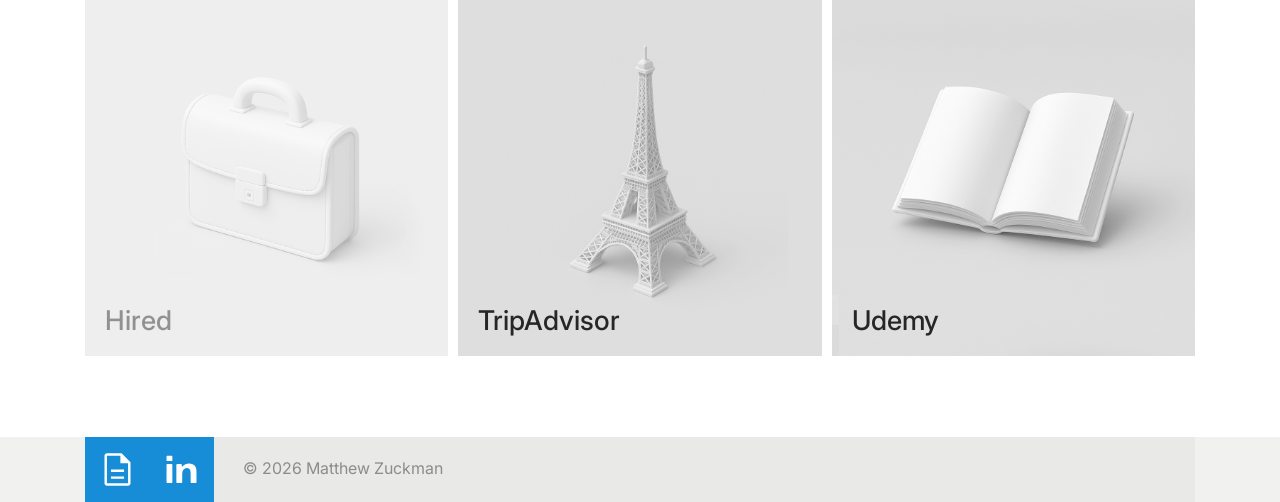
==== commit 38e68ff0: "Update Copyright" ====
--- a/hired.html
+++ b/hired.html
@@ -121,7 +121,7 @@
 				<ul class="list-inline" style="background-color: rgb(0,0,0,.03);">
 					<li class="list-inline-item"><span class="footerblock"><a href="mzuckman-resume.pdf" target="_blank" rel="noopener noreferrer"><img alt="blue orange" src="img/mark-resume.svg"></a></span></li>
 					<li class="list-inline-item"><span class="footerblock"><a href="https://www.linkedin.com/in/mzuckman" target="_blank" rel="noopener noreferrer"><img alt="blue orange" src="img/mark-li.svg"></a></span></li>
-					<li class="list-inline-item copyright"><span class="float">&copy; 2023 Matthew Zuckman</span></li>
+					<li class="list-inline-item copyright"><span class="float">&copy; 2026 Matthew Zuckman</span></li>
     		   	</ul>
 			</div>
 		</div>
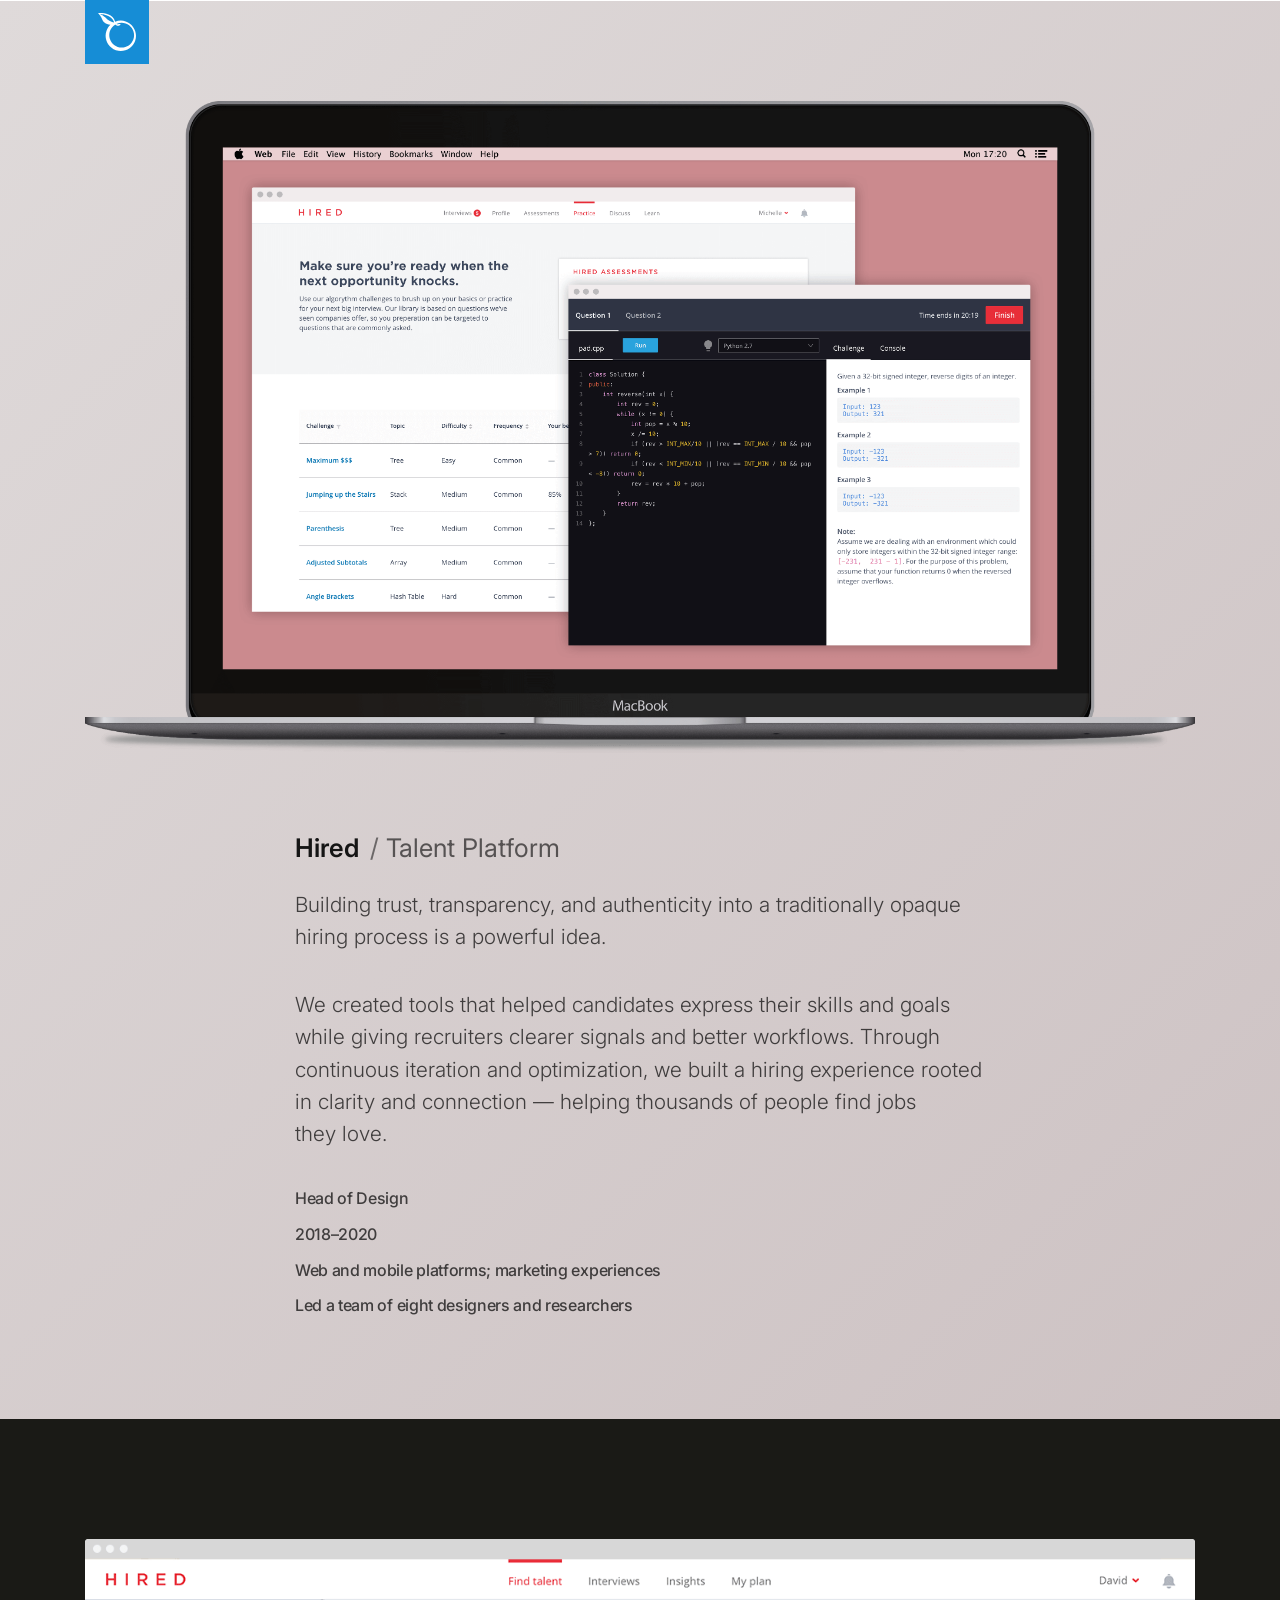
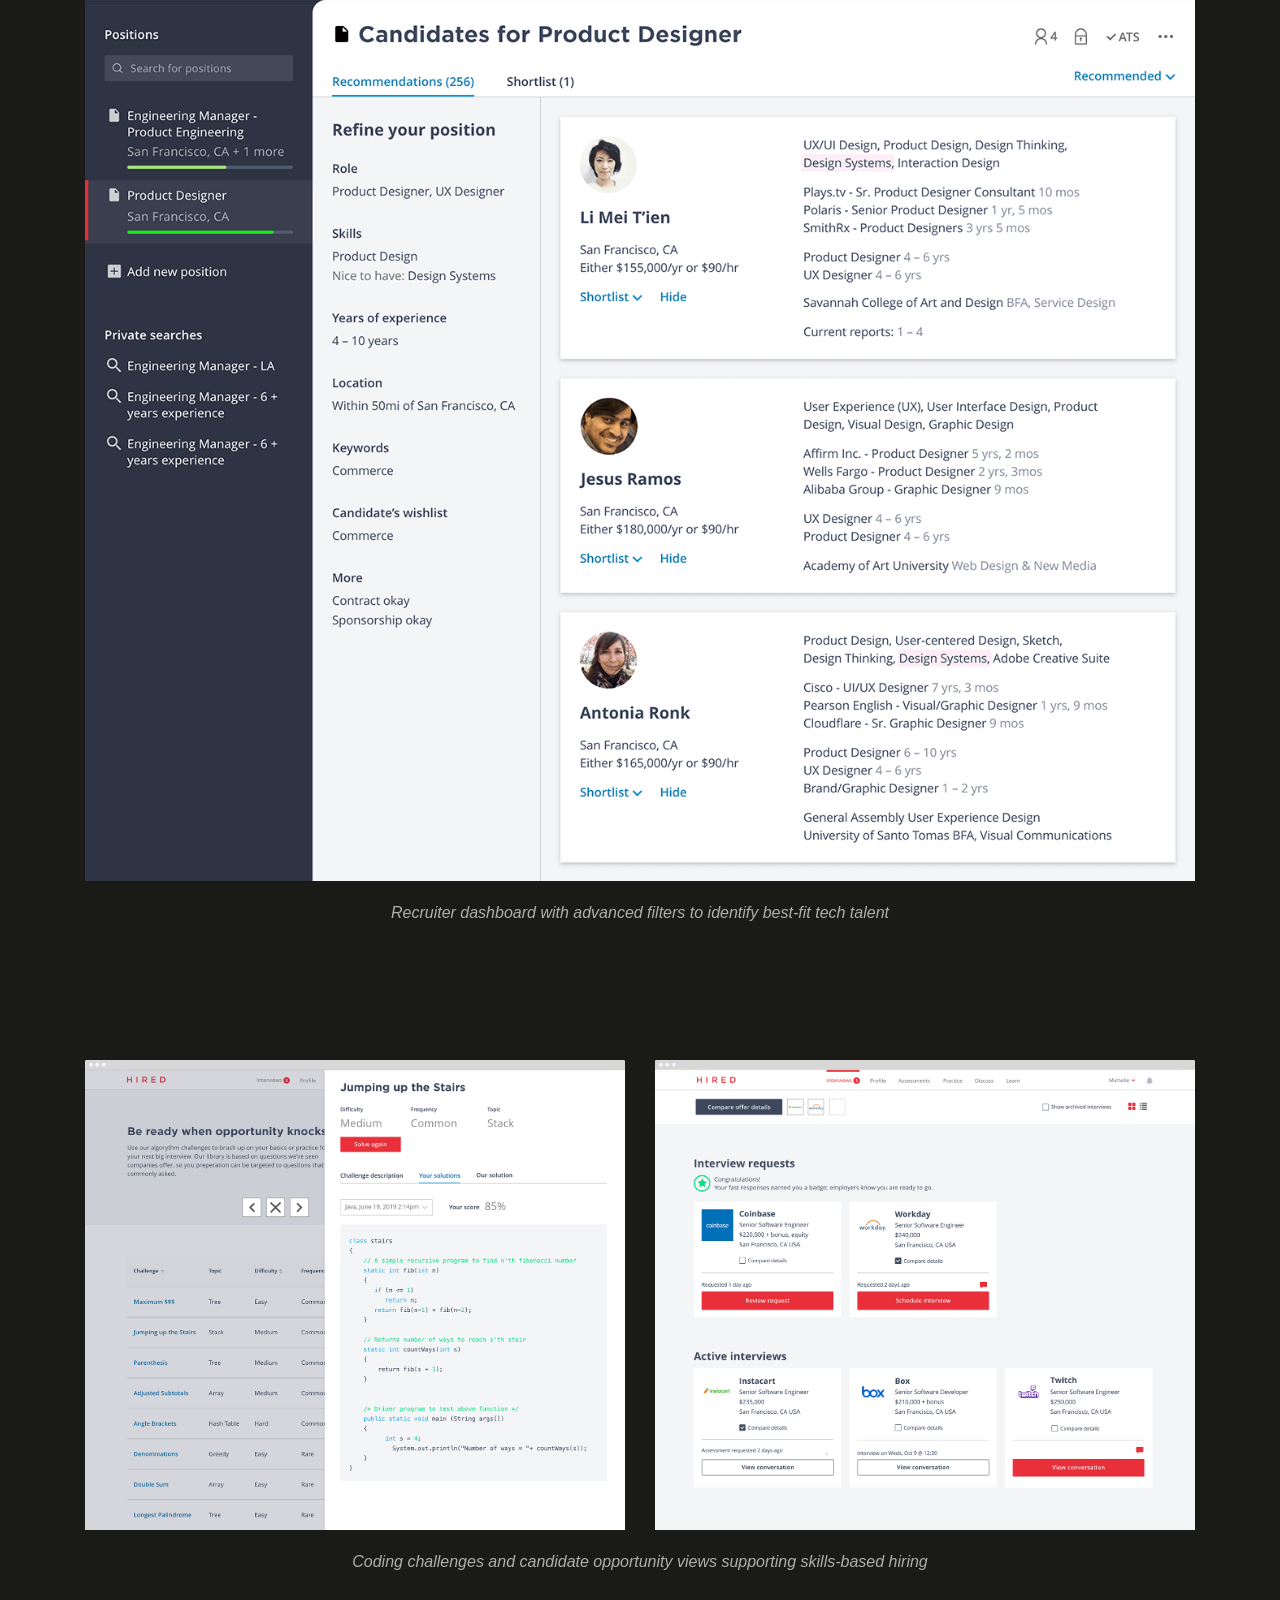
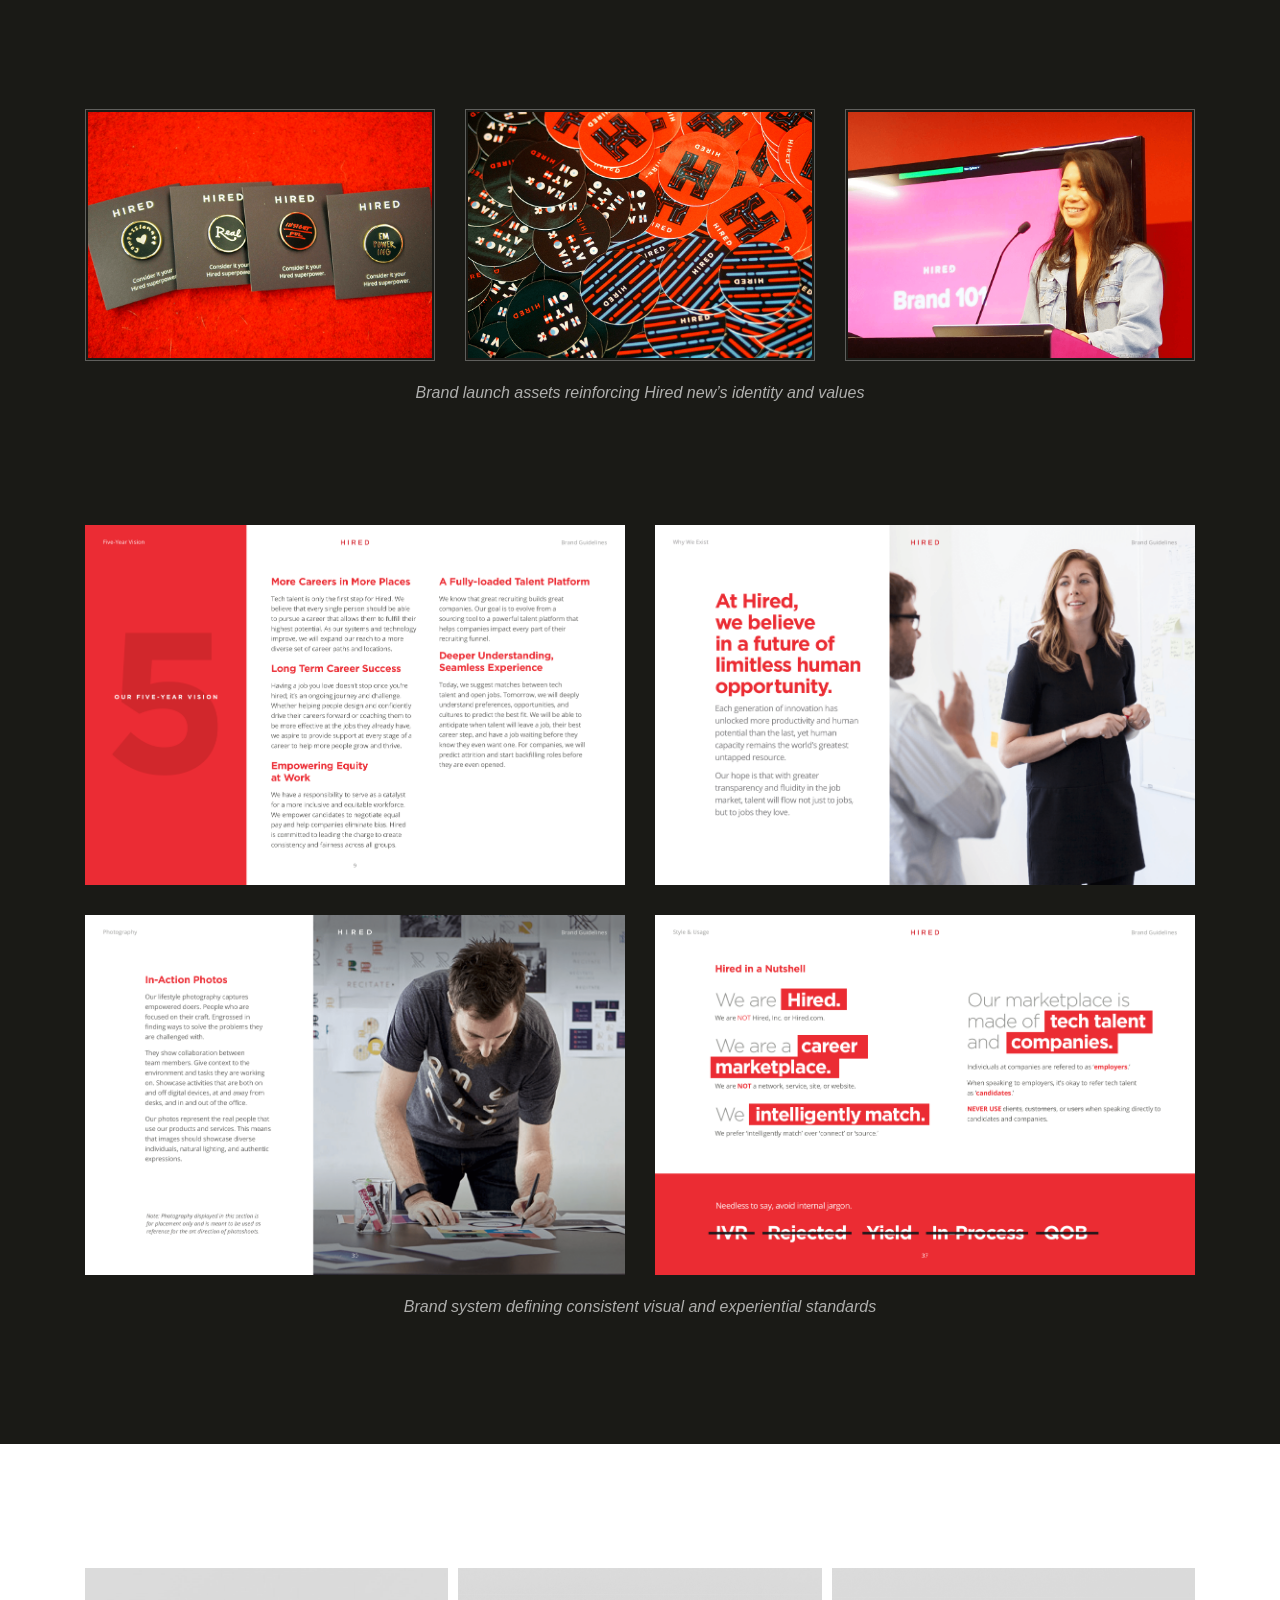
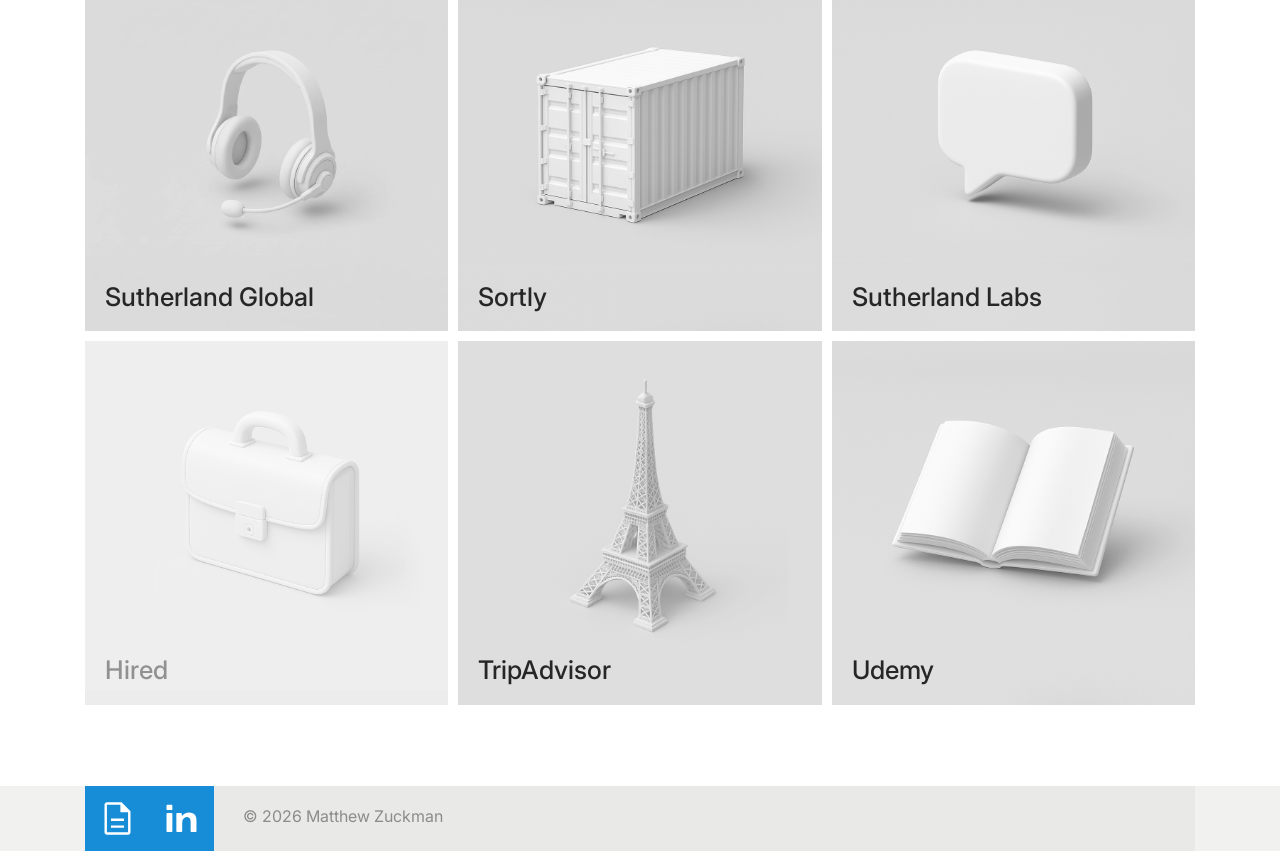
==== commit 4ddc01f6: "Updates to detail pages / meta data Added captions to images, meta data for all portfolio detail pag" ====
--- a/hired.html
+++ b/hired.html
@@ -49,8 +49,12 @@
 					<div class="col-sm-1 col-md-1 col-lg-2"></div>
 					<div class="col-xs-12 col-sm-10 col-md-10 col-lg-8">
 						<h2 class="white-small" style="padding-bottom: 30px;">Hired <span class="divider">/</span><span class="topic"> Talent Platform</span></h2>
-						<p class="white-smaller" style="padding-bottom: 10px">Building trust, transparency, and authenticity into a traditionally opaque hiring process is a powerful idea.</p>
-            <p class="white-smaller">We created tools that helped candidates express their skills and goals while giving recruiters clearer signals and better workflows. Through continuous iteration and optimization, we built a hiring experience rooted in clarity and connection &mdash; helping thousands of people find jobs they&nbsp;love.</p>
+						<p class="white-smaller" style="padding-bottom: 10px;">Building trust, transparency, and authenticity into a traditionally opaque hiring process is a powerful idea.</p>
+  				        <p class="white-smaller" style="padding-bottom: 10px">We created tools that helped candidates express their skills and goals while giving recruiters clearer signals and better workflows. Through continuous iteration and optimization, we built a hiring experience rooted in clarity and connection &mdash; helping thousands of people find jobs they&nbsp;love.</p>
+						<div class="white-smaller meta" style="padding-bottom: 0px"><p>Head of Design</p>
+						<p>2018&ndash;2020</p>
+						<p>Web and mobile platforms; marketing experiences</p>
+ 						<p>Led a team of eight designers and researchers</p></div>
 					</div>
 					<div class="col-sm-1 col-md-1 col-lg-2"></div>
 				</div>
@@ -66,17 +70,20 @@
 			<div class="container">
 				<div class="row" style="margin-top:10px; margin-bottom:35px;">
 					<div class="col-xs-12 col-sm-12 col-md-12 col-lg-12"><img src="img/work-hired-a.png" alt="..." class="img-fluid hero-space-small"></div>
+					<div class="col-xs-12 col-sm-12 col-md-12 col-lg-12 port-caption">Recruiter dashboard with advanced filters to identify best-fit tech talent</div>
 				</div>
 
 				<div class="row" style="margin-top:30px; margin-bottom:35px;">
 					<div class="col-xs-12 col-sm-12 col-md-6"><img src="img/work-hired-b.png" alt="..." class="img-fluid hero-space-small"></div>
 					<div class="col-xs-12 col-sm-12 col-md-6"><img src="img/work-hired-c.png" alt="..." class="img-fluid hero-space-small"></div>
+					<div class="col-xs-12 col-sm-12 col-md-12 col-lg-12 port-caption">Coding challenges and candidate opportunity views supporting skills-based hiring</div>
 				</div>
 
 				<div class="row" style="margin-top:30px; margin-bottom:35px;">
 					<div class="col-xs-12 col-sm-12 col-md-4"><img src="img/work-hired-brand-e.png" alt="..." class="img-fluid hero-space-small border"></div>
 					<div class="col-xs-12 col-sm-12 col-md-4"><img src="img/work-hired-brand-f.png" alt="..." class="img-fluid hero-space-small border"></div>
 					<div class="col-xs-12 col-sm-12 col-md-4"><img src="img/work-hired-brand-g.png" alt="..." class="img-fluid hero-space-small border"></div>
+					<div class="col-xs-12 col-sm-12 col-md-12 col-lg-12 port-caption">Brand launch assets reinforcing Hired new&rsquo;s identity and values</div>
 				</div>
 
 				<div class="row spacerb" style="margin-top:90px;">
@@ -84,6 +91,7 @@
 					<div class="col-xs-12 col-sm-6 col-md-6 col-lg-6"><img src="img/work-hired-brand-b.png" alt="..." class="img-fluid ta-space-small"></div>
 					<div class="col-xs-12 col-sm-6 col-md-6 col-lg-6"><img src="img/work-hired-brand-a.png" alt="..." class="img-fluid ta-space-small"></div>
 					<div class="col-xs-12 col-sm-6 col-md-6 col-lg-6"><img src="img/work-hired-brand-c.png" alt="..." class="img-fluid ta-space-small"></div>
+					<div class="col-xs-12 col-sm-12 col-md-12 col-lg-12 port-caption">Brand system defining consistent visual and experiential standards</div>
 				</div>
 			</div>
 		</div>
--- a/css/base.css
+++ b/css/base.css
@@ -112,7 +112,7 @@
 		}
 
 .index-fix {
-	margin-bottom: 0px;
+	margin-bottom: -30px;
  }
 
  @media (min-width: 34em) {
@@ -222,6 +222,22 @@
 	font-size: 1.1em;}
 	}
 
+.meta {
+	font-family: 'Inter', serif;
+	padding: 0px;
+	margin-bottom: 100px;
+	color: rgba(0, 0, 0, 0.7);}
+
+.meta p {
+	font-family: 'Inter', serif;
+	font-weight: 500;
+	font-size: 1em;
+	line-height: 1.6em;
+	padding: 0px;
+	margin-bottom: 10px;
+	letter-spacing: -0.02em;
+	}
+
 .topic {
 	font-family: 'Inter', serif;
 	font-weight: 400;
@@ -309,7 +325,7 @@
 	position:absolute;
 	bottom: 35px;
 	left: 0px;
-	padding: 16px 10px 6px 20px;
+	padding: 16px 10px 2px 16px;
 	/* background-color: #001117; */
 	width: 100%;
 	margin-right: 120px;
@@ -317,7 +333,7 @@
 	border-left: 5px solid #fff;
 	font-family: 'Inter', serif;
 	font-weight: 500;
-	font-size: 1.3em;
+	font-size: 1.1em;
 	line-height:1.1em;
 	color: rgba(0, 0, 0, .85);
 	opacity: .97;
@@ -325,7 +341,16 @@
 
 	@media (min-width: 34em) {
 	.caption {
-	font-size: 1.7em;}
+	font-size: 1.6em;
+	padding: 16px 10px 6px 20px;
+	}	
+	}
+
+.port-caption {
+	text-align: center;
+	padding-top: 20px;
+	color: rgba(255, 255, 255, .65);
+	font-style: italic;
 	}
 
 @media (max-width: 24em) {
